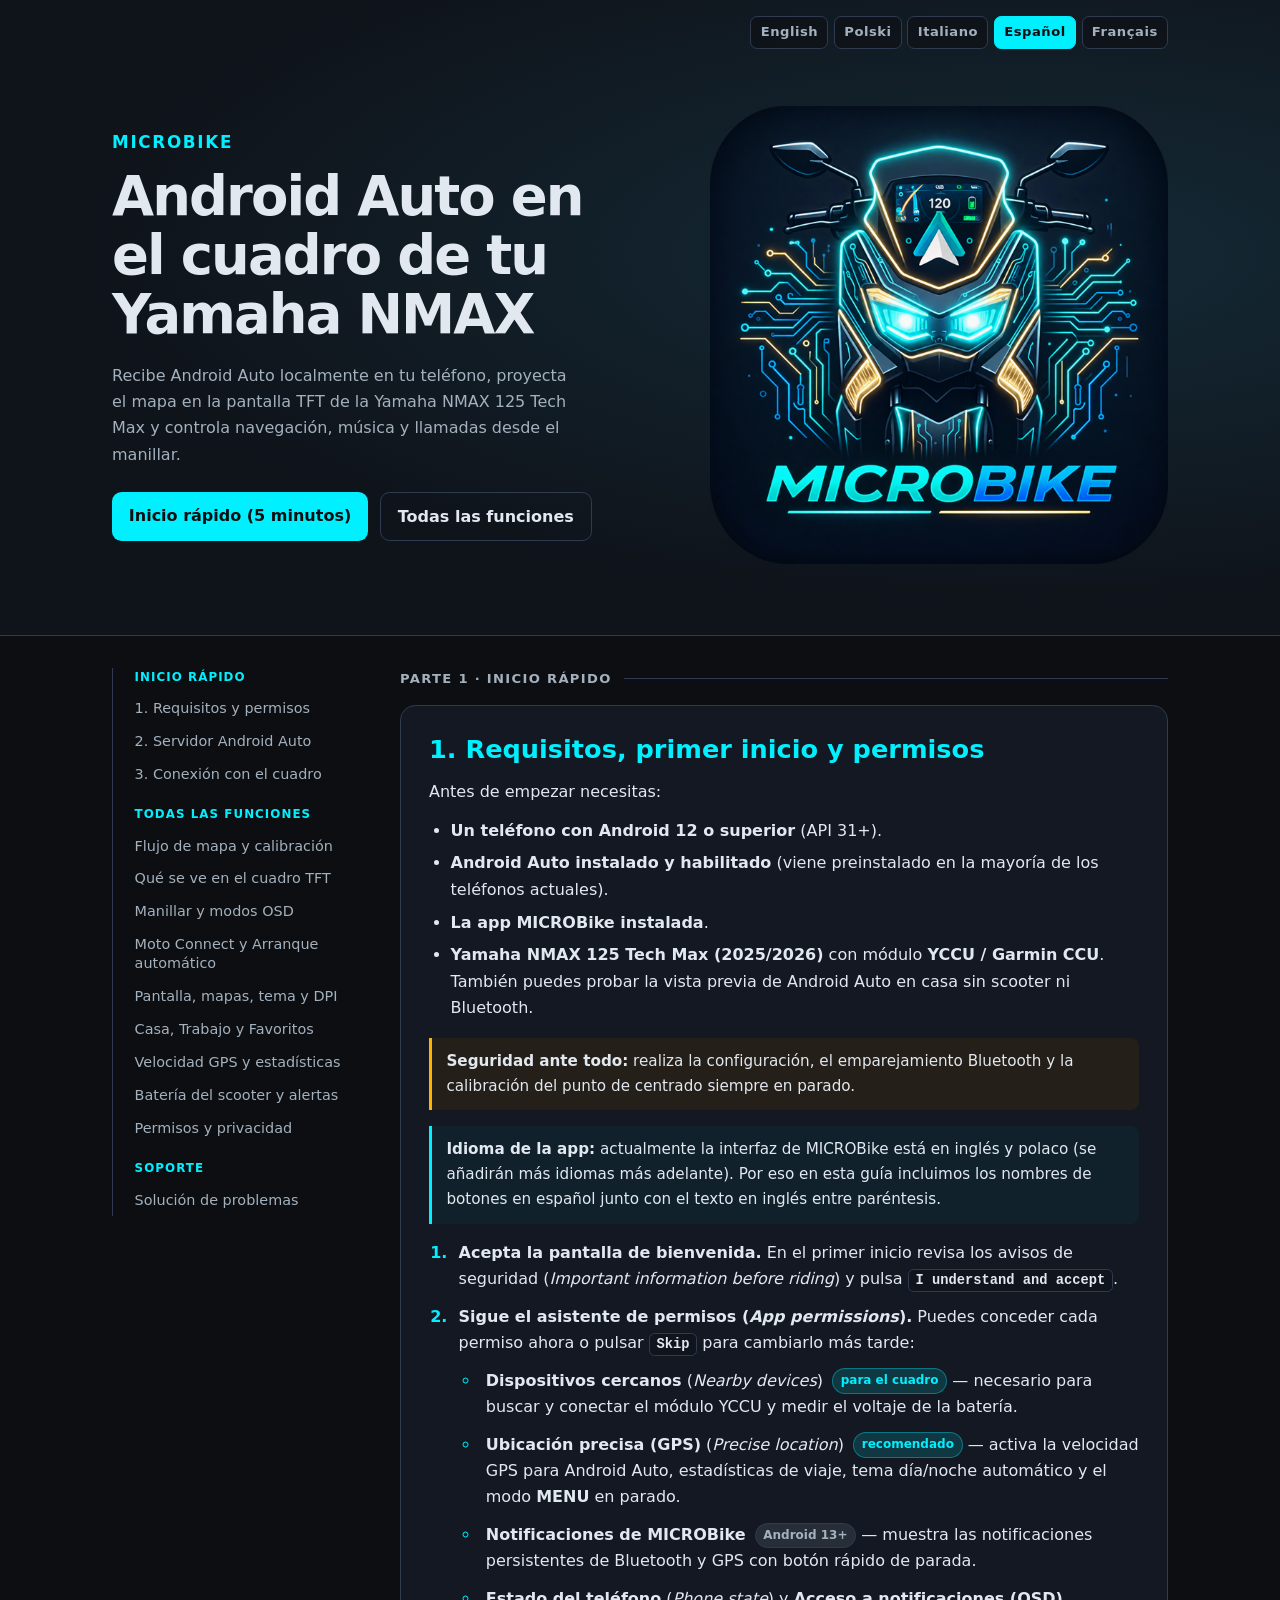
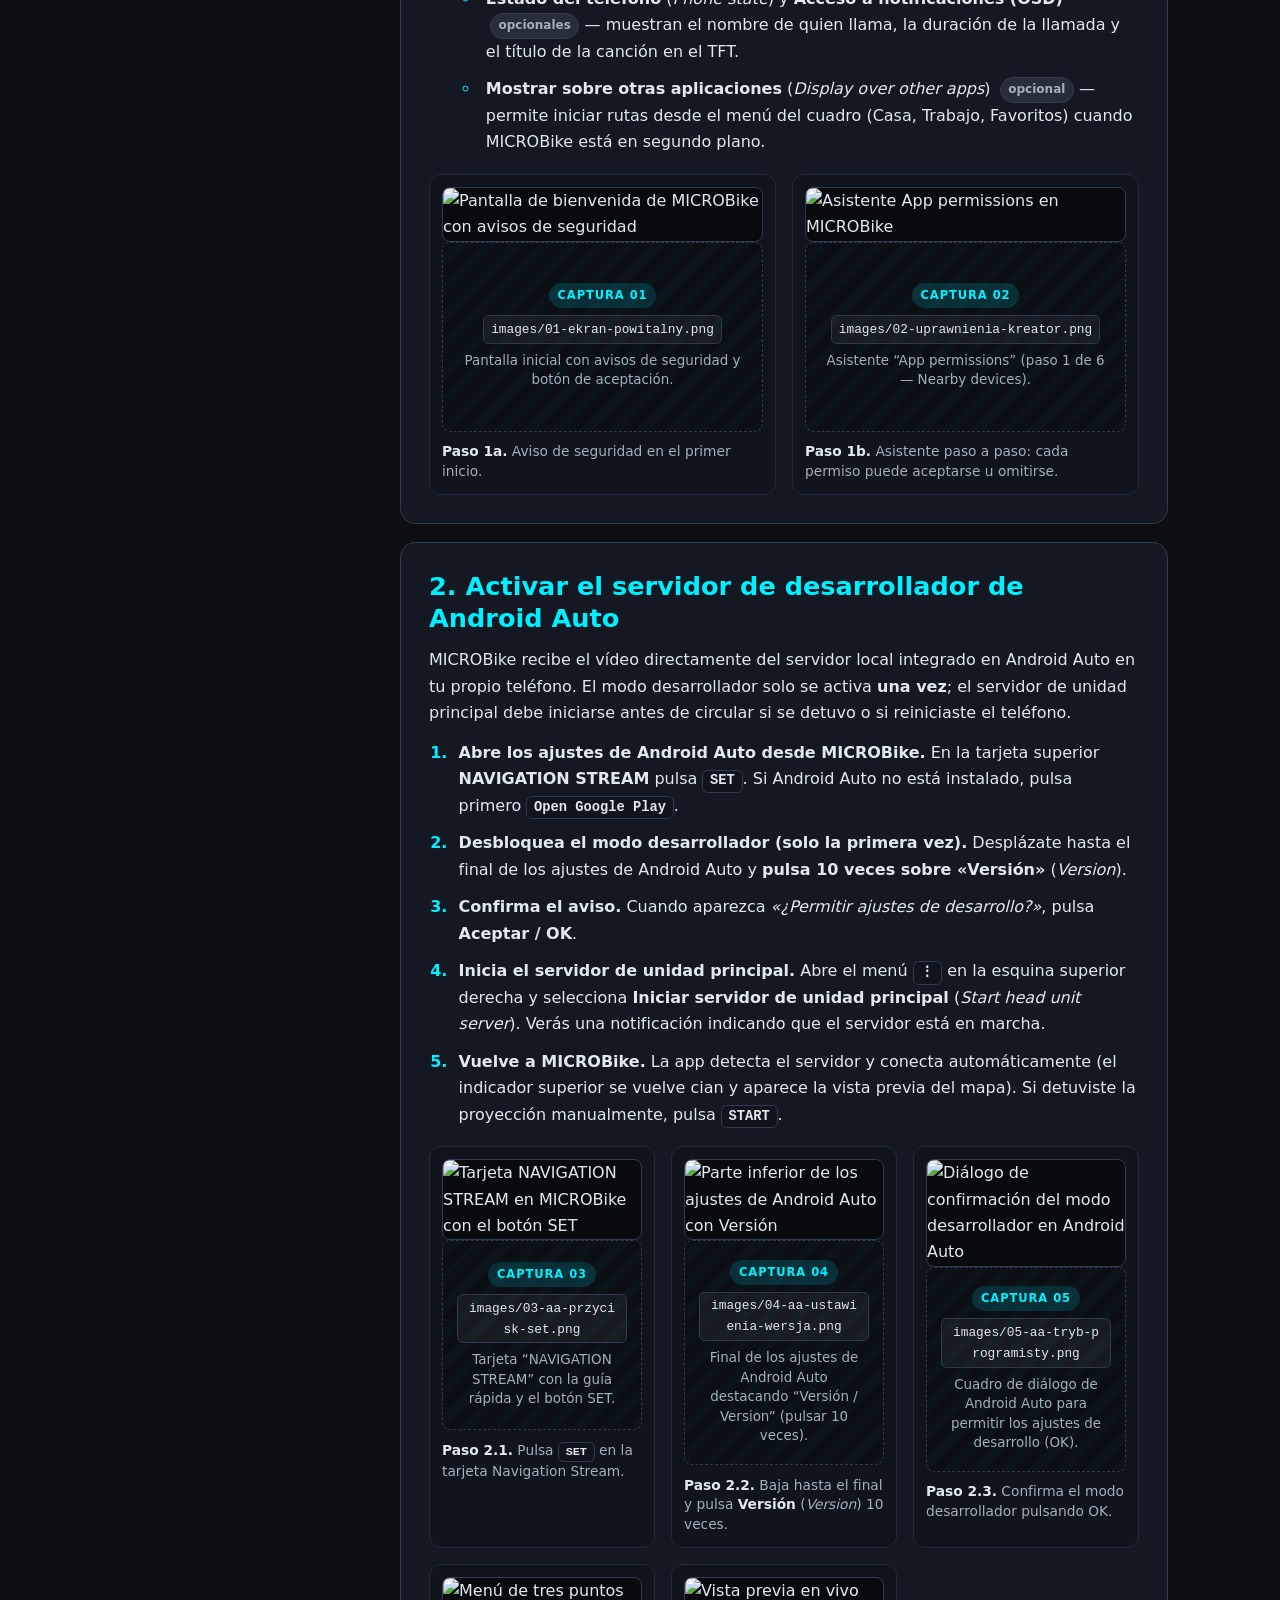
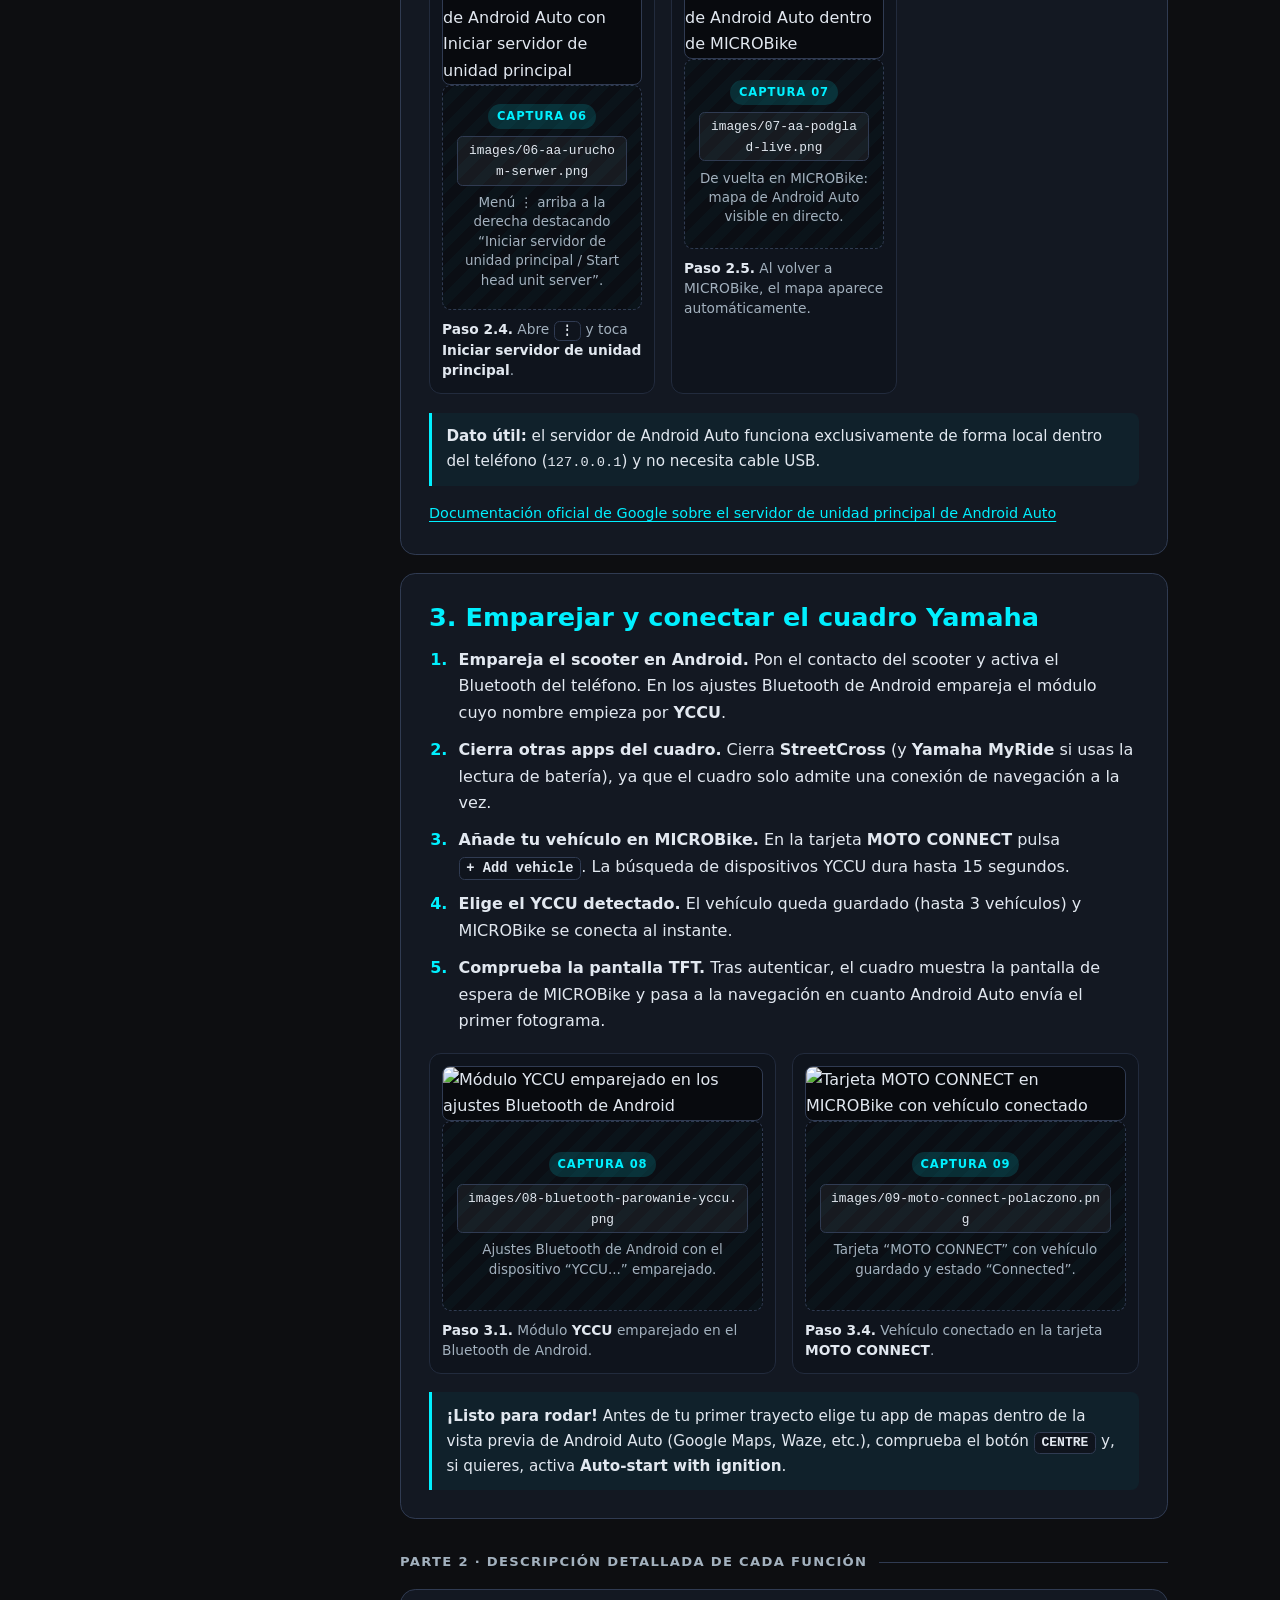
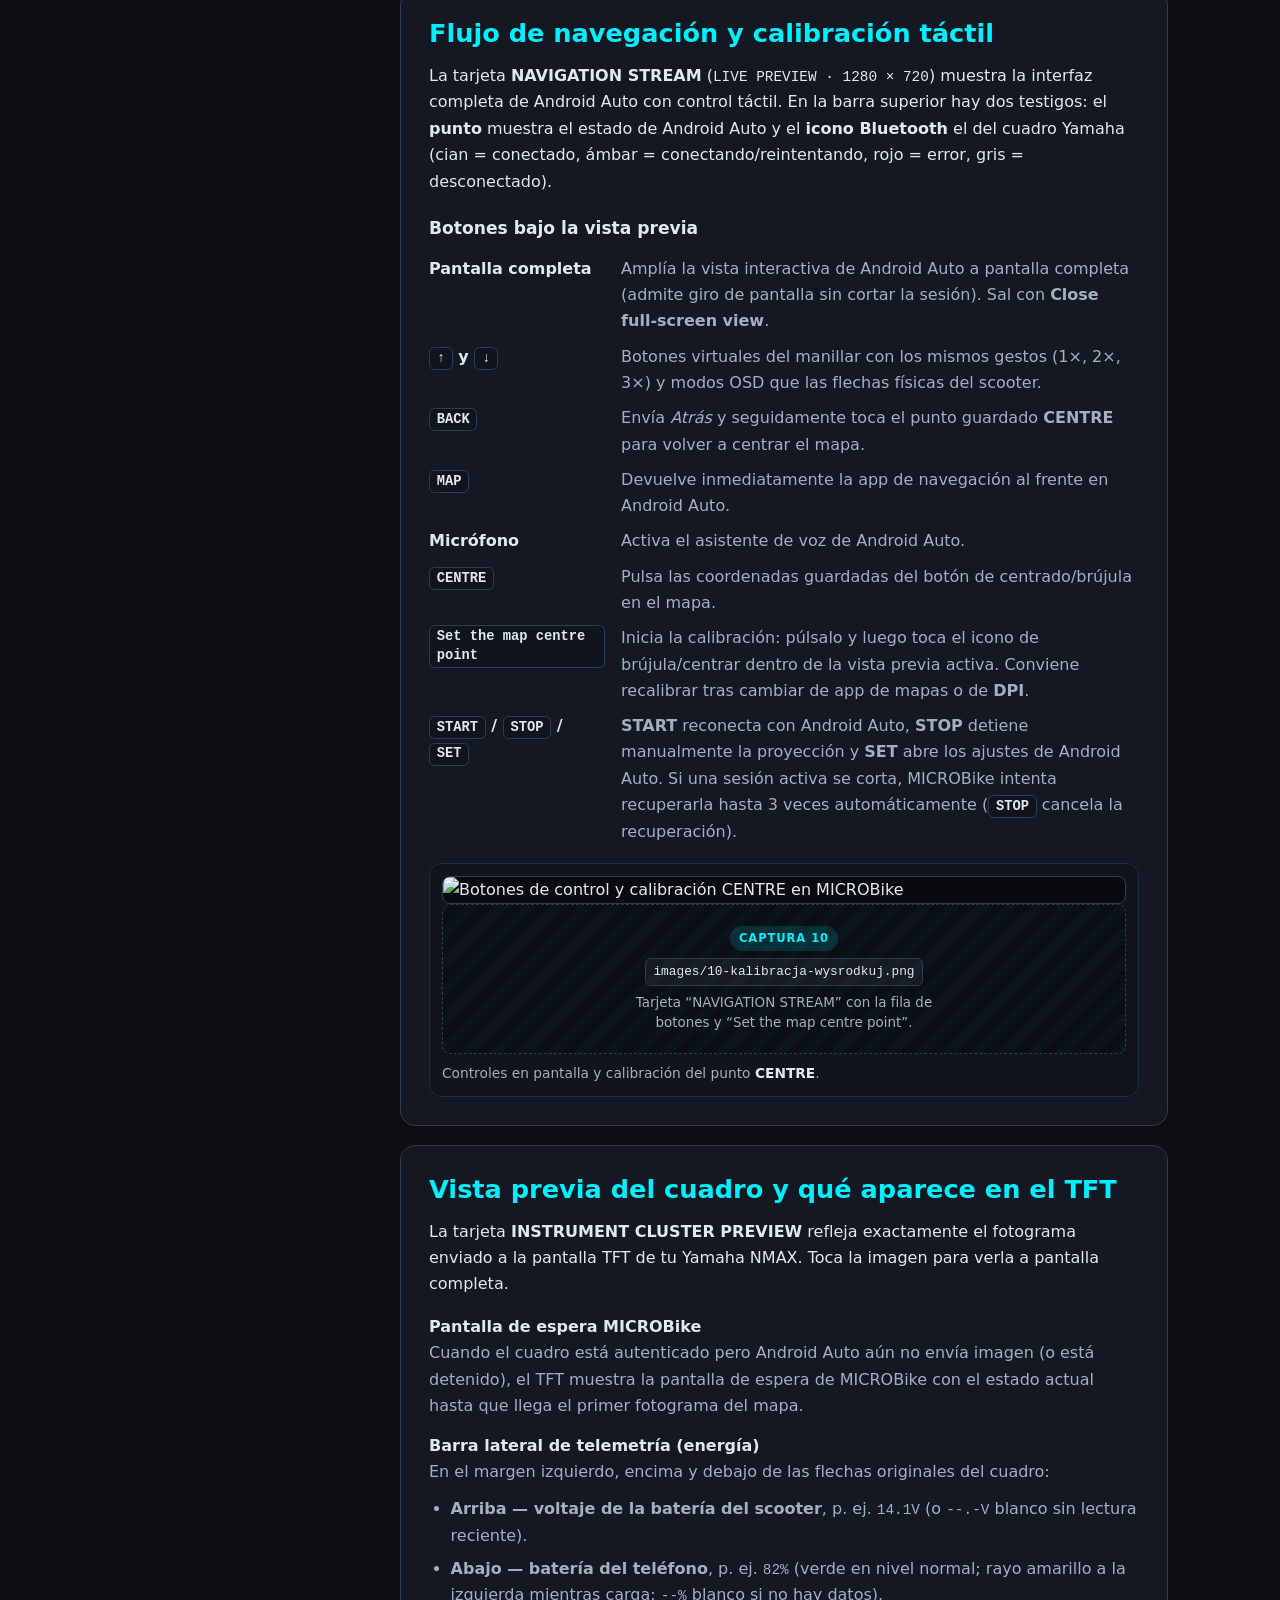
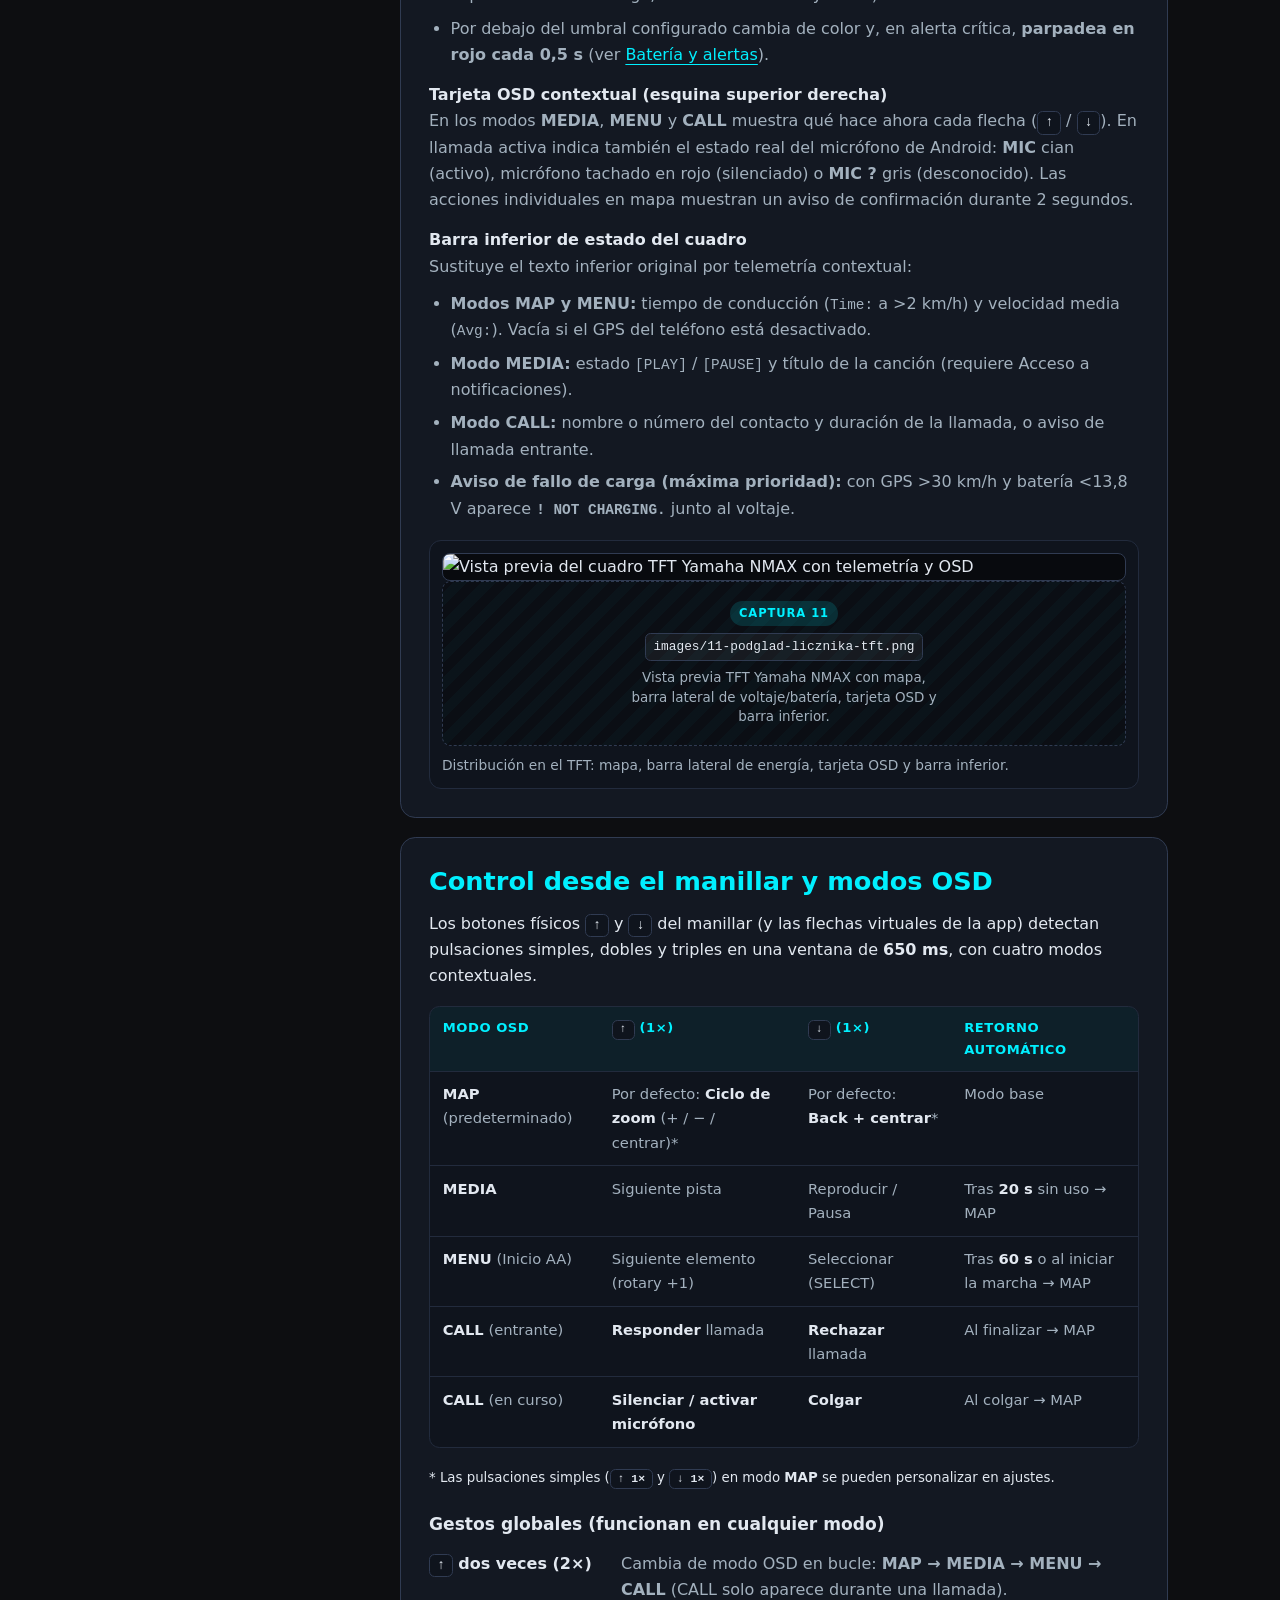
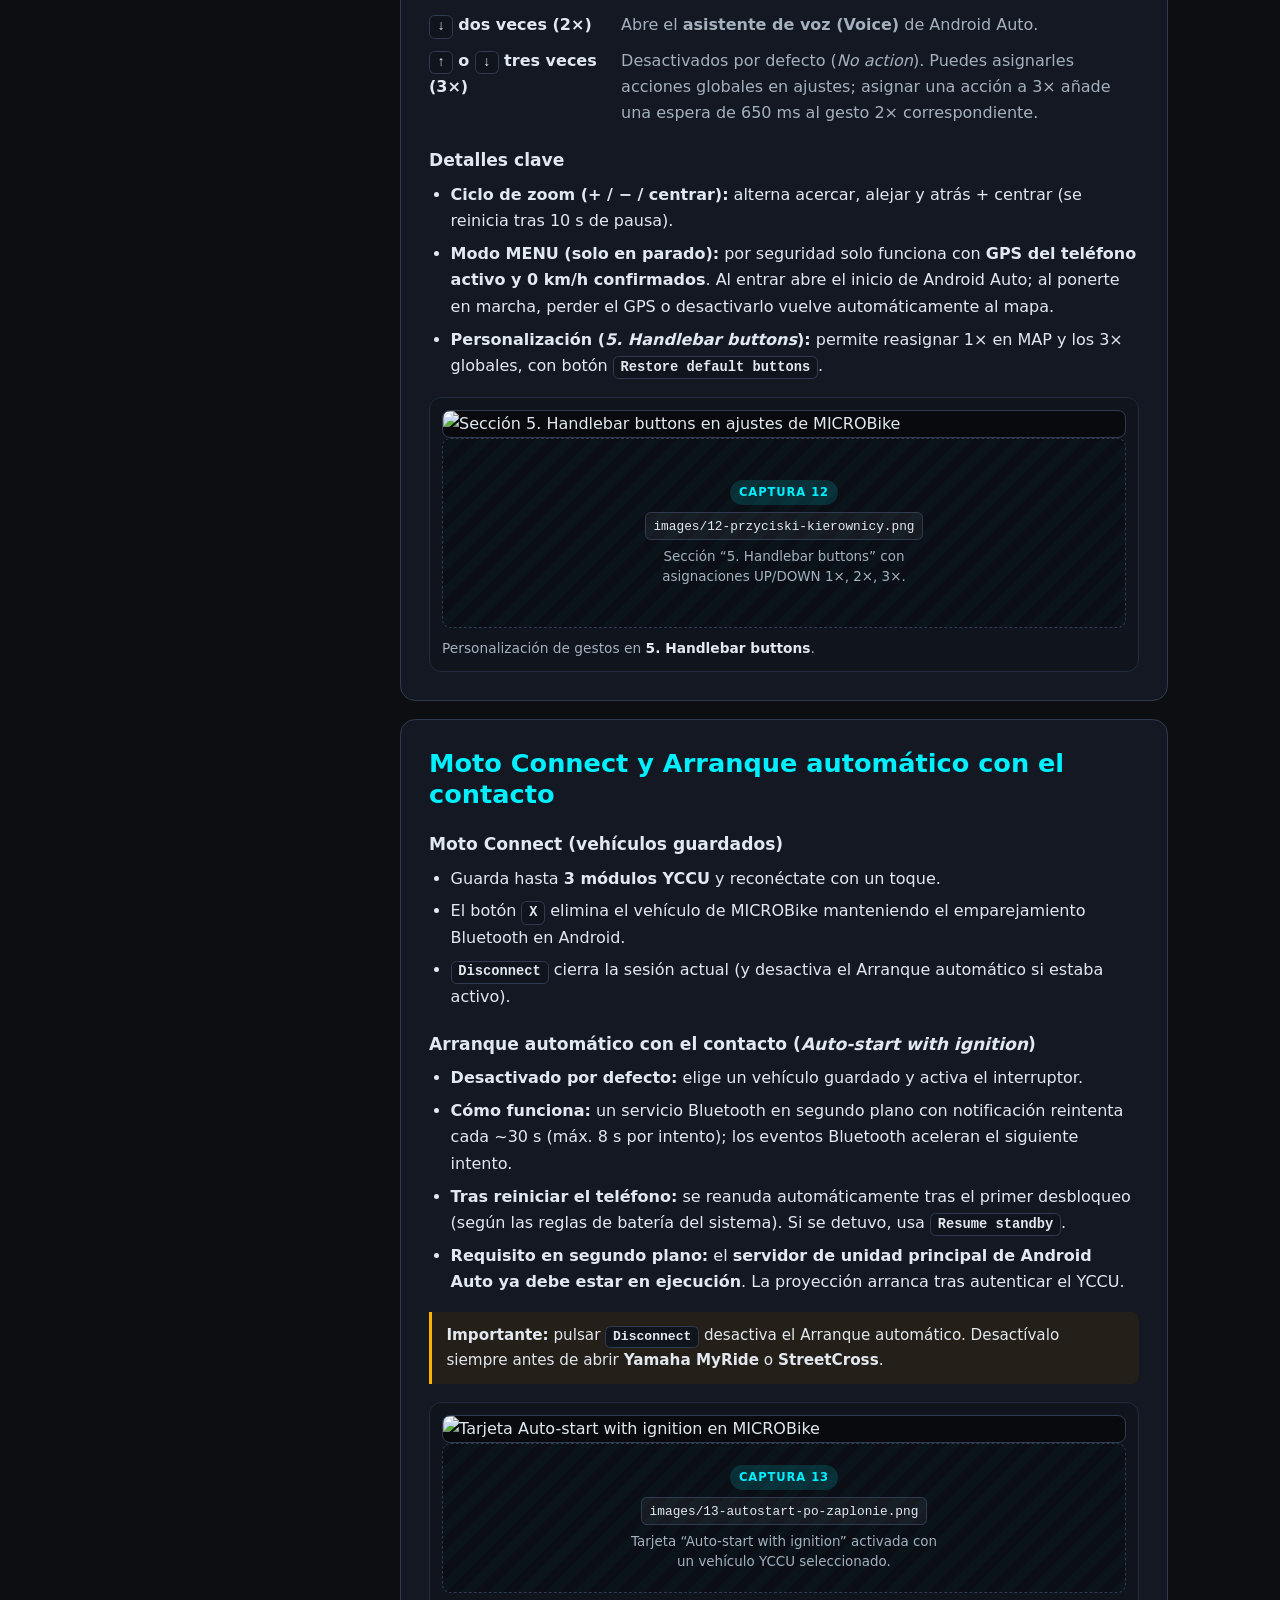
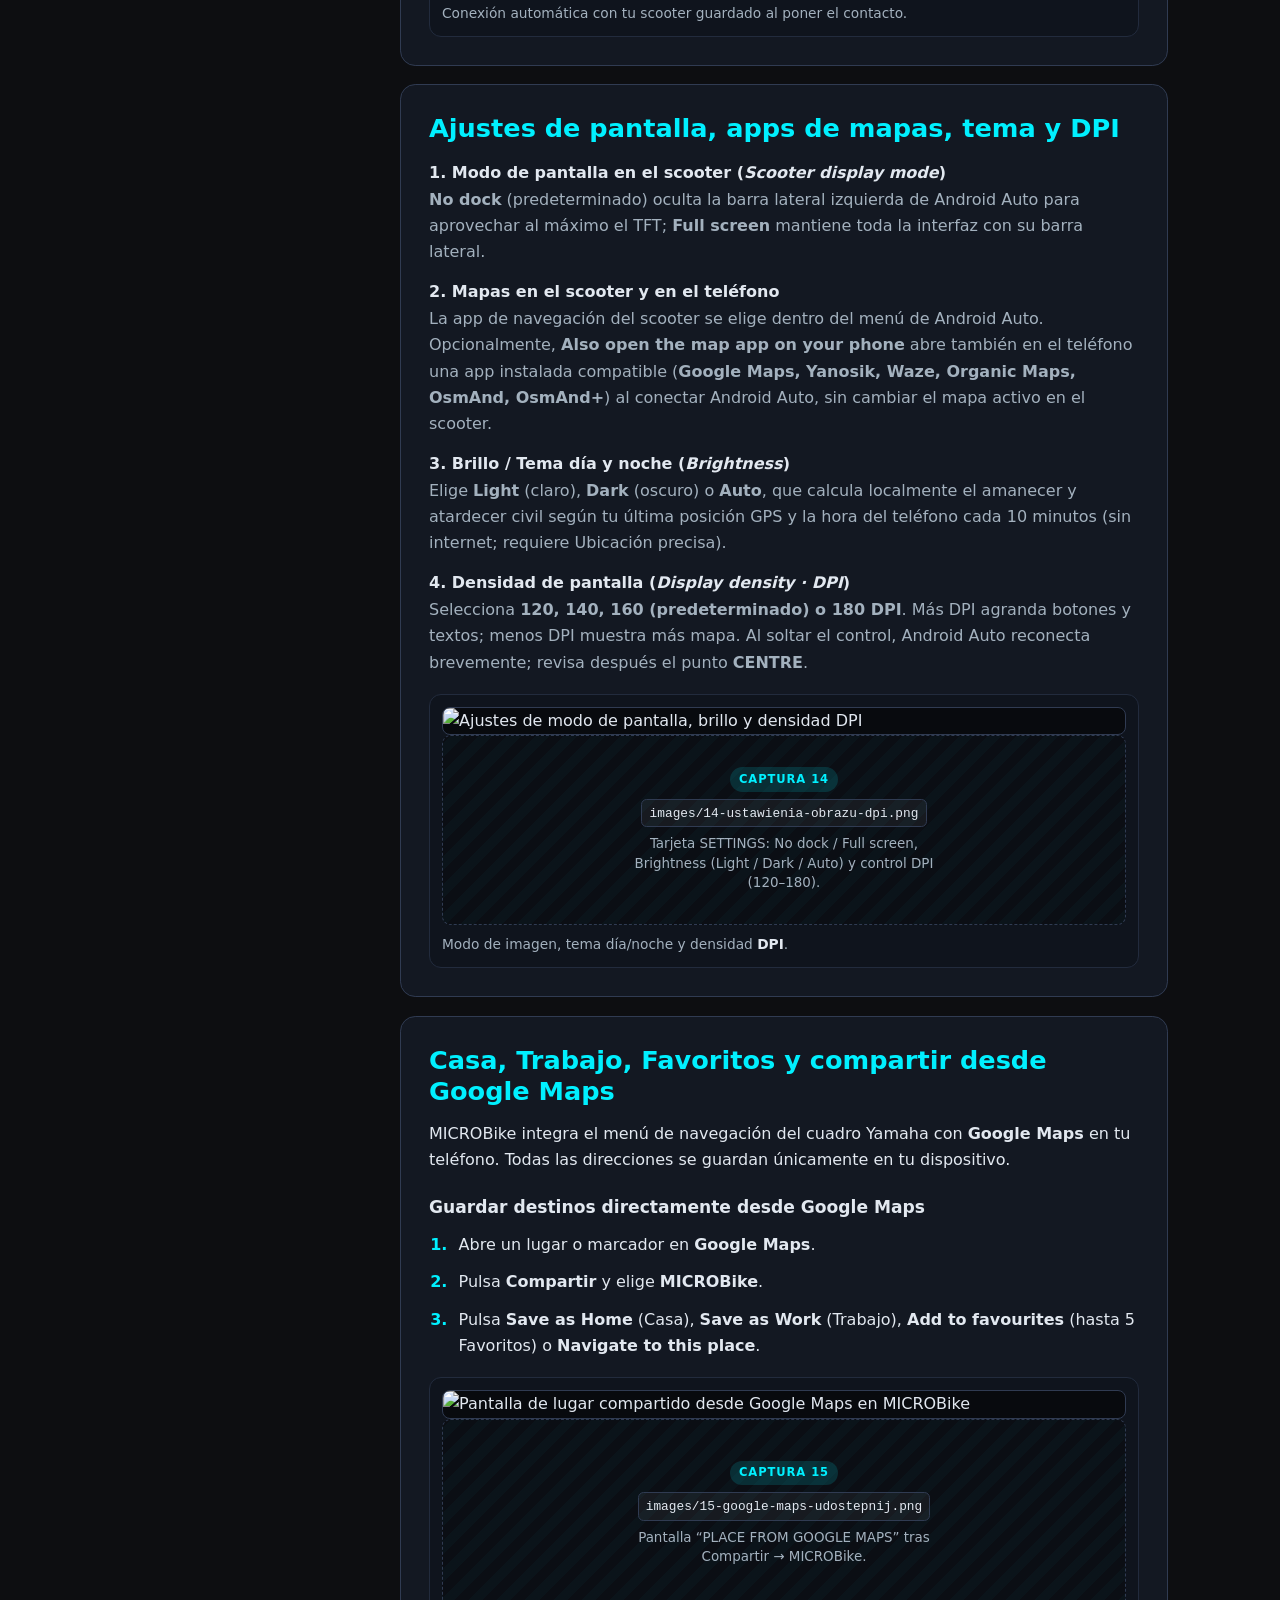
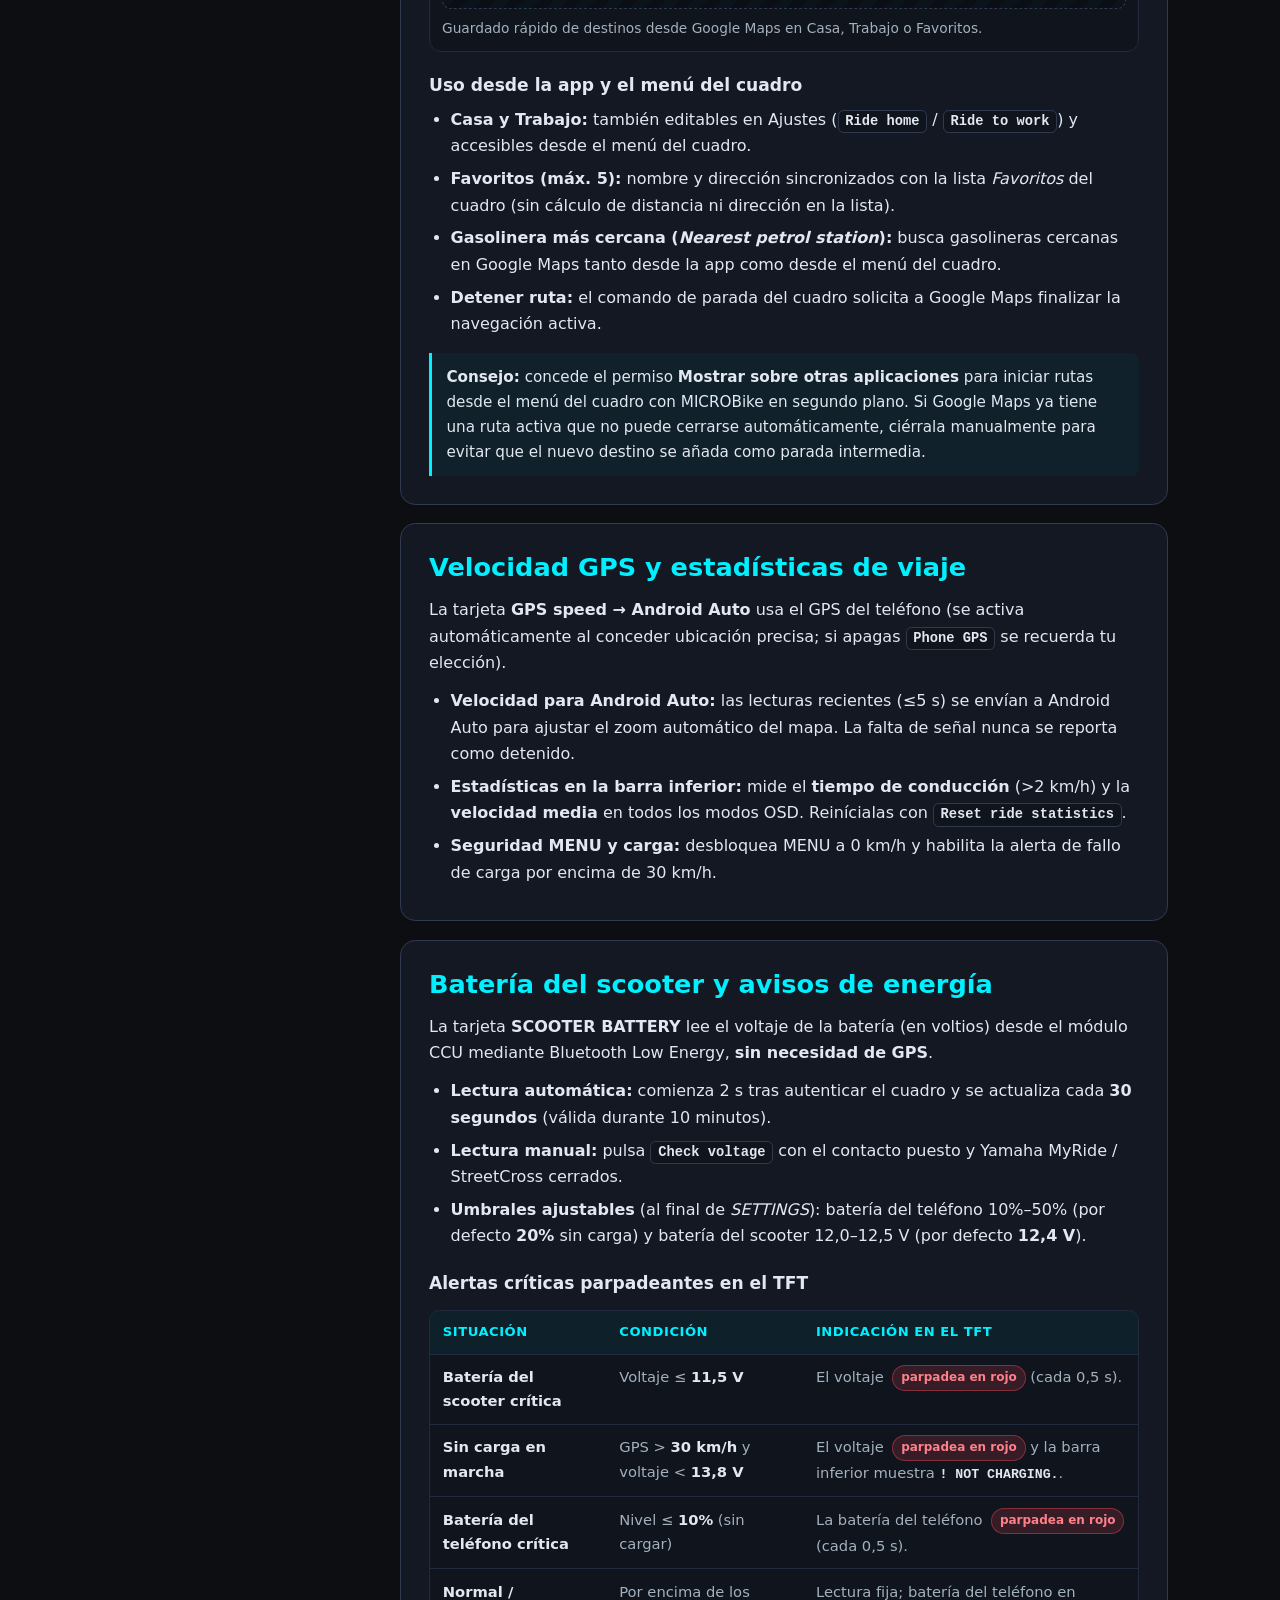
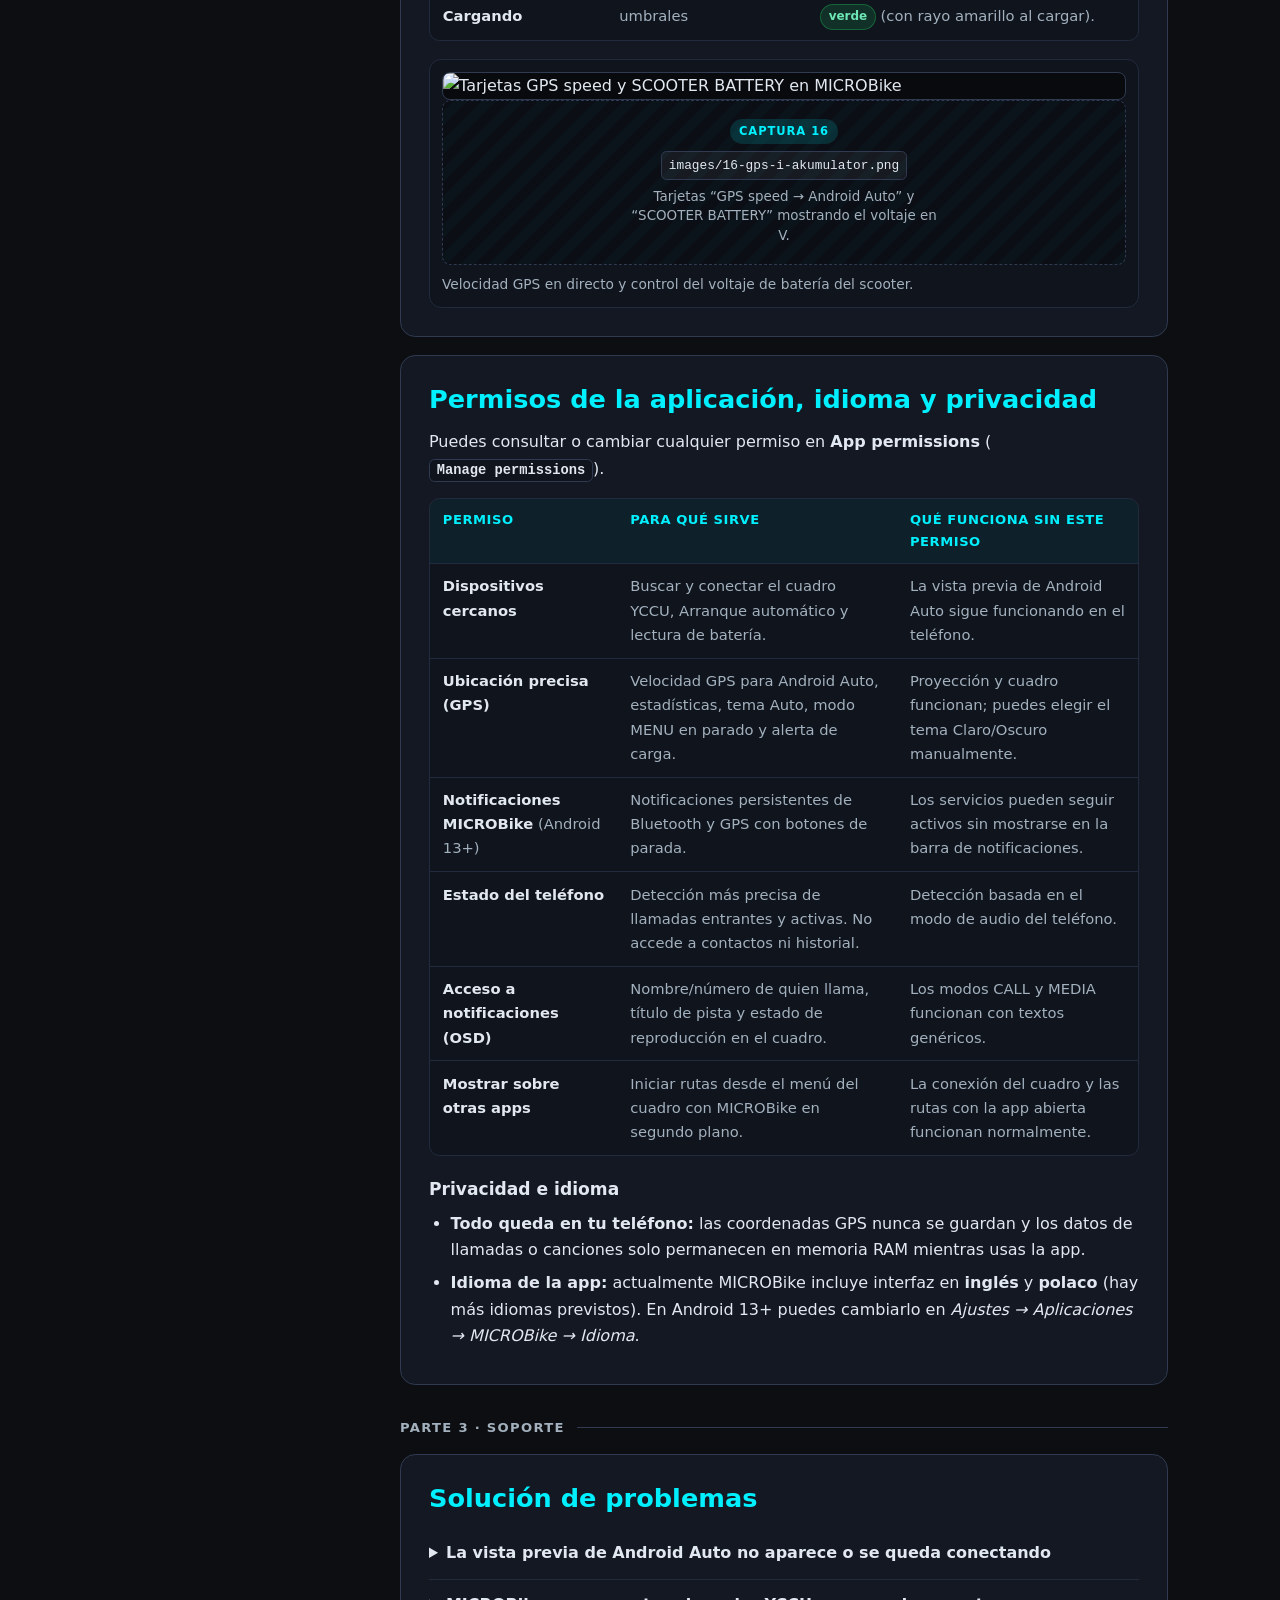
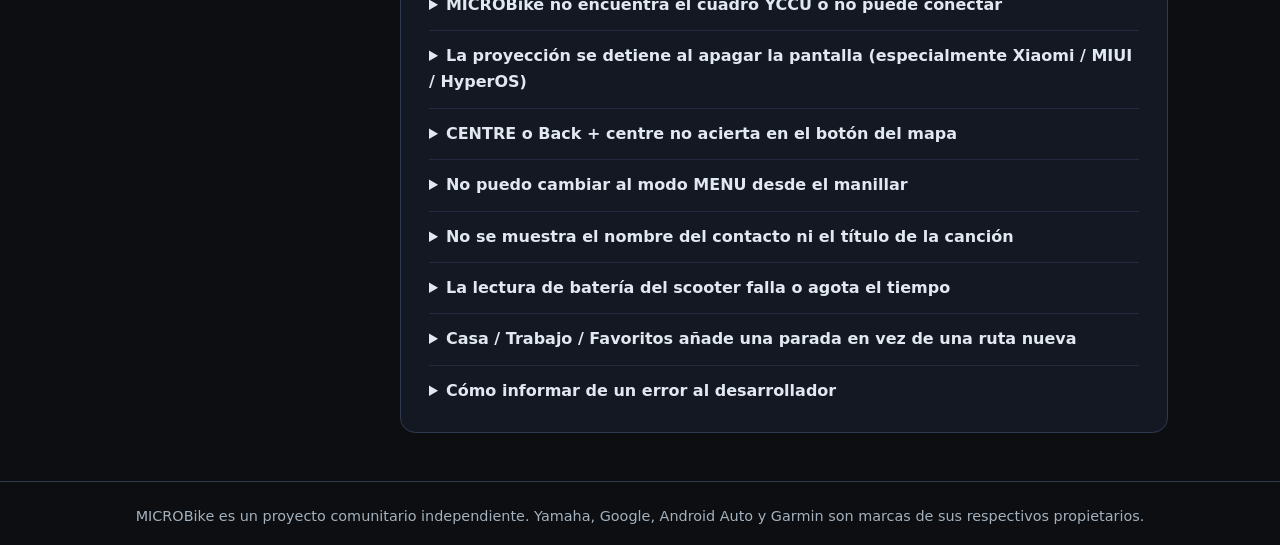
==== es.html @ 7770fc09 "Add files via upload" ====
<!doctype html>
<html lang="es">
<head>
  <meta charset="utf-8">
  <meta name="viewport" content="width=device-width, initial-scale=1">
  <meta name="description" content="Guía completa de MICROBike: inicio rápido, permisos, activación del servidor de unidad principal de Android Auto, conexión con el cuadro Yamaha NMAX 125 Tech Max y descripción de todas las funciones.">
  <title>MICROBike · Manual de usuario</title>
  <link rel="icon" href="microbike.png" type="image/png">
  <link rel="stylesheet" href="style.css">
  <link rel="alternate" hreflang="en" href="index.html">
  <link rel="alternate" hreflang="pl" href="pl.html">
  <link rel="alternate" hreflang="it" href="it.html">
  <link rel="alternate" hreflang="es" href="es.html">
  <link rel="alternate" hreflang="fr" href="fr.html">
  <link rel="alternate" hreflang="x-default" href="index.html">
</head>
<body>
  <a class="skip-link" href="#content">Ir al manual</a>

  <header class="hero">
    <div class="topbar">
      <nav class="lang-switch" aria-label="Selección de idioma">
        <a href="index.html" hreflang="en" lang="en">English</a>
        <a href="pl.html" hreflang="pl" lang="pl">Polski</a>
        <a href="it.html" hreflang="it" lang="it">Italiano</a>
        <a href="es.html" hreflang="es" lang="es" aria-current="page">Español</a>
        <a href="fr.html" hreflang="fr" lang="fr">Français</a>
      </nav>
    </div>
    <div class="hero-inner">
      <div>
        <p class="brand">MICROBike</p>
        <h1>Android Auto en el cuadro de tu Yamaha NMAX</h1>
        <p class="intro">Recibe Android Auto localmente en tu teléfono, proyecta el mapa en la pantalla TFT de la Yamaha NMAX 125 Tech Max y controla navegación, música y llamadas desde el manillar.</p>
        <div class="hero-actions">
          <a class="button" href="#quick-start">Inicio rápido (5 minutos)</a>
          <a class="button-secondary" href="#stream-calibration">Todas las funciones</a>
        </div>
      </div>
      <img src="microbike.png" width="640" height="640" alt="Logotipo de MICROBike" fetchpriority="high">
    </div>
  </header>

  <div class="layout">
    <nav class="toc" aria-label="Índice">
      <p class="nav-group">Inicio rápido</p>
      <a href="#quick-start">1. Requisitos y permisos</a>
      <a href="#aa-server">2. Servidor Android Auto</a>
      <a href="#cluster-connect">3. Conexión con el cuadro</a>

      <p class="nav-group">Todas las funciones</p>
      <a href="#stream-calibration">Flujo de mapa y calibración</a>
      <a href="#cluster-display">Qué se ve en el cuadro TFT</a>
      <a href="#handlebar-osd">Manillar y modos OSD</a>
      <a href="#moto-connect">Moto Connect y Arranque automático</a>
      <a href="#display-settings">Pantalla, mapas, tema y DPI</a>
      <a href="#saved-places">Casa, Trabajo y Favoritos</a>
      <a href="#gps-stats">Velocidad GPS y estadísticas</a>
      <a href="#battery-alerts">Batería del scooter y alertas</a>
      <a href="#permissions">Permisos y privacidad</a>

      <p class="nav-group">Soporte</p>
      <a href="#troubleshooting">Solución de problemas</a>
    </nav>

    <main id="content" tabindex="-1">
      <p class="part-heading">Parte 1 · Inicio rápido</p>

      <section id="quick-start">
        <h2>1. Requisitos, primer inicio y permisos</h2>
        <p>Antes de empezar necesitas:</p>
        <ul>
          <li><strong>Un teléfono con Android 12 o superior</strong> (API 31+).</li>
          <li><strong>Android Auto instalado y habilitado</strong> (viene preinstalado en la mayoría de los teléfonos actuales).</li>
          <li><strong>La app MICROBike instalada</strong>.</li>
          <li><strong>Yamaha NMAX 125 Tech Max (2025/2026)</strong> con módulo <strong>YCCU / Garmin CCU</strong>. También puedes probar la vista previa de Android Auto en casa sin scooter ni Bluetooth.</li>
        </ul>
        <p class="callout"><strong>Seguridad ante todo:</strong> realiza la configuración, el emparejamiento Bluetooth y la calibración del punto de centrado siempre en parado.</p>
        <p class="tip"><strong>Idioma de la app:</strong> actualmente la interfaz de MICROBike está en inglés y polaco (se añadirán más idiomas más adelante). Por eso en esta guía incluimos los nombres de botones en español junto con el texto en inglés entre paréntesis.</p>

        <ol class="steps">
          <li><strong>Acepta la pantalla de bienvenida.</strong> En el primer inicio revisa los avisos de seguridad (<em>Important information before riding</em>) y pulsa <kbd>I understand and accept</kbd>.</li>
          <li><strong>Sigue el asistente de permisos (<em>App permissions</em>).</strong> Puedes conceder cada permiso ahora o pulsar <kbd>Skip</kbd> para cambiarlo más tarde:
            <ul>
              <li><strong>Dispositivos cercanos</strong> (<em>Nearby devices</em>) <span class="badge badge-req">para el cuadro</span> — necesario para buscar y conectar el módulo YCCU y medir el voltaje de la batería.</li>
              <li><strong>Ubicación precisa (GPS)</strong> (<em>Precise location</em>) <span class="badge badge-req">recomendado</span> — activa la velocidad GPS para Android Auto, estadísticas de viaje, tema día/noche automático y el modo <strong>MENU</strong> en parado.</li>
              <li><strong>Notificaciones de MICROBike</strong> <span class="badge badge-opt">Android 13+</span> — muestra las notificaciones persistentes de Bluetooth y GPS con botón rápido de parada.</li>
              <li><strong>Estado del teléfono</strong> (<em>Phone state</em>) y <strong>Acceso a notificaciones (OSD)</strong> <span class="badge badge-opt">opcionales</span> — muestran el nombre de quien llama, la duración de la llamada y el título de la canción en el TFT.</li>
              <li><strong>Mostrar sobre otras aplicaciones</strong> (<em>Display over other apps</em>) <span class="badge badge-opt">opcional</span> — permite iniciar rutas desde el menú del cuadro (Casa, Trabajo, Favoritos) cuando MICROBike está en segundo plano.</li>
            </ul>
          </li>
        </ol>

        <div class="shot-grid shot-grid--2">
          <!-- SCREENSHOT: manual/images/01-ekran-powitalny.png -->
          <figure class="shot">
            <img src="images/01-ekran-powitalny.png"
                 alt="Pantalla de bienvenida de MICROBike con avisos de seguridad"
                 loading="lazy">
            <div class="shot-placeholder" hidden>
              <span class="shot-badge">Captura 01</span>
              <code class="shot-file">images/01-ekran-powitalny.png</code>
              <span class="shot-desc">Pantalla inicial con avisos de seguridad y botón de aceptación.</span>
            </div>
            <figcaption><strong>Paso 1a.</strong> Aviso de seguridad en el primer inicio.</figcaption>
          </figure>

          <!-- SCREENSHOT: manual/images/02-uprawnienia-kreator.png -->
          <figure class="shot">
            <img src="images/02-uprawnienia-kreator.png"
                 alt="Asistente App permissions en MICROBike"
                 loading="lazy">
            <div class="shot-placeholder" hidden>
              <span class="shot-badge">Captura 02</span>
              <code class="shot-file">images/02-uprawnienia-kreator.png</code>
              <span class="shot-desc">Asistente “App permissions” (paso 1 de 6 — Nearby devices).</span>
            </div>
            <figcaption><strong>Paso 1b.</strong> Asistente paso a paso: cada permiso puede aceptarse u omitirse.</figcaption>
          </figure>
        </div>
      </section>

      <section id="aa-server">
        <h2>2. Activar el servidor de desarrollador de Android Auto</h2>
        <p>MICROBike recibe el vídeo directamente del servidor local integrado en Android Auto en tu propio teléfono. El modo desarrollador solo se activa <strong>una vez</strong>; el servidor de unidad principal debe iniciarse antes de circular si se detuvo o si reiniciaste el teléfono.</p>

        <ol class="steps">
          <li><strong>Abre los ajustes de Android Auto desde MICROBike.</strong> En la tarjeta superior <strong>NAVIGATION STREAM</strong> pulsa <kbd>SET</kbd>. Si Android Auto no está instalado, pulsa primero <kbd>Open Google Play</kbd>.</li>
          <li><strong>Desbloquea el modo desarrollador (solo la primera vez).</strong> Desplázate hasta el final de los ajustes de Android Auto y <strong>pulsa 10 veces sobre «Versión»</strong> (<em>Version</em>).</li>
          <li><strong>Confirma el aviso.</strong> Cuando aparezca <em>«¿Permitir ajustes de desarrollo?»</em>, pulsa <strong>Aceptar / OK</strong>.</li>
          <li><strong>Inicia el servidor de unidad principal.</strong> Abre el menú <kbd>⋮</kbd> en la esquina superior derecha y selecciona <strong>Iniciar servidor de unidad principal</strong> (<em>Start head unit server</em>). Verás una notificación indicando que el servidor está en marcha.</li>
          <li><strong>Vuelve a MICROBike.</strong> La app detecta el servidor y conecta automáticamente (el indicador superior se vuelve cian y aparece la vista previa del mapa). Si detuviste la proyección manualmente, pulsa <kbd>START</kbd>.</li>
        </ol>

        <div class="shot-grid">
          <!-- SCREENSHOT: manual/images/03-aa-przycisk-set.png -->
          <figure class="shot">
            <img src="images/03-aa-przycisk-set.png"
                 alt="Tarjeta NAVIGATION STREAM en MICROBike con el botón SET"
                 loading="lazy">
            <div class="shot-placeholder" hidden>
              <span class="shot-badge">Captura 03</span>
              <code class="shot-file">images/03-aa-przycisk-set.png</code>
              <span class="shot-desc">Tarjeta “NAVIGATION STREAM” con la guía rápida y el botón SET.</span>
            </div>
            <figcaption><strong>Paso 2.1.</strong> Pulsa <kbd>SET</kbd> en la tarjeta Navigation Stream.</figcaption>
          </figure>

          <!-- SCREENSHOT: manual/images/04-aa-ustawienia-wersja.png -->
          <figure class="shot">
            <img src="images/04-aa-ustawienia-wersja.png"
                 alt="Parte inferior de los ajustes de Android Auto con Versión"
                 loading="lazy">
            <div class="shot-placeholder" hidden>
              <span class="shot-badge">Captura 04</span>
              <code class="shot-file">images/04-aa-ustawienia-wersja.png</code>
              <span class="shot-desc">Final de los ajustes de Android Auto destacando “Versión / Version” (pulsar 10 veces).</span>
            </div>
            <figcaption><strong>Paso 2.2.</strong> Baja hasta el final y pulsa <strong>Versión</strong> (<em>Version</em>) 10 veces.</figcaption>
          </figure>

          <!-- SCREENSHOT: manual/images/05-aa-tryb-programisty.png -->
          <figure class="shot">
            <img src="images/05-aa-tryb-programisty.png"
                 alt="Diálogo de confirmación del modo desarrollador en Android Auto"
                 loading="lazy">
            <div class="shot-placeholder" hidden>
              <span class="shot-badge">Captura 05</span>
              <code class="shot-file">images/05-aa-tryb-programisty.png</code>
              <span class="shot-desc">Cuadro de diálogo de Android Auto para permitir los ajustes de desarrollo (OK).</span>
            </div>
            <figcaption><strong>Paso 2.3.</strong> Confirma el modo desarrollador pulsando OK.</figcaption>
          </figure>

          <!-- SCREENSHOT: manual/images/06-aa-uruchom-serwer.png -->
          <figure class="shot">
            <img src="images/06-aa-uruchom-serwer.png"
                 alt="Menú de tres puntos de Android Auto con Iniciar servidor de unidad principal"
                 loading="lazy">
            <div class="shot-placeholder" hidden>
              <span class="shot-badge">Captura 06</span>
              <code class="shot-file">images/06-aa-uruchom-serwer.png</code>
              <span class="shot-desc">Menú ⋮ arriba a la derecha destacando “Iniciar servidor de unidad principal / Start head unit server”.</span>
            </div>
            <figcaption><strong>Paso 2.4.</strong> Abre <kbd>⋮</kbd> y toca <strong>Iniciar servidor de unidad principal</strong>.</figcaption>
          </figure>

          <!-- SCREENSHOT: manual/images/07-aa-podglad-live.png -->
          <figure class="shot">
            <img src="images/07-aa-podglad-live.png"
                 alt="Vista previa en vivo de Android Auto dentro de MICROBike"
                 loading="lazy">
            <div class="shot-placeholder" hidden>
              <span class="shot-badge">Captura 07</span>
              <code class="shot-file">images/07-aa-podglad-live.png</code>
              <span class="shot-desc">De vuelta en MICROBike: mapa de Android Auto visible en directo.</span>
            </div>
            <figcaption><strong>Paso 2.5.</strong> Al volver a MICROBike, el mapa aparece automáticamente.</figcaption>
          </figure>
        </div>

        <p class="tip"><strong>Dato útil:</strong> el servidor de Android Auto funciona exclusivamente de forma local dentro del teléfono (<code>127.0.0.1</code>) y no necesita cable USB.</p>
        <p class="support-link"><a href="https://developer.android.com/training/cars/testing/dhu#running-dhu">Documentación oficial de Google sobre el servidor de unidad principal de Android Auto</a></p>
      </section>

      <section id="cluster-connect">
        <h2>3. Emparejar y conectar el cuadro Yamaha</h2>
        <ol class="steps">
          <li><strong>Empareja el scooter en Android.</strong> Pon el contacto del scooter y activa el Bluetooth del teléfono. En los ajustes Bluetooth de Android empareja el módulo cuyo nombre empieza por <strong>YCCU</strong>.</li>
          <li><strong>Cierra otras apps del cuadro.</strong> Cierra <strong>StreetCross</strong> (y <strong>Yamaha MyRide</strong> si usas la lectura de batería), ya que el cuadro solo admite una conexión de navegación a la vez.</li>
          <li><strong>Añade tu vehículo en MICROBike.</strong> En la tarjeta <strong>MOTO CONNECT</strong> pulsa <kbd>+ Add vehicle</kbd>. La búsqueda de dispositivos YCCU dura hasta 15 segundos.</li>
          <li><strong>Elige el YCCU detectado.</strong> El vehículo queda guardado (hasta 3 vehículos) y MICROBike se conecta al instante.</li>
          <li><strong>Comprueba la pantalla TFT.</strong> Tras autenticar, el cuadro muestra la pantalla de espera de MICROBike y pasa a la navegación en cuanto Android Auto envía el primer fotograma.</li>
        </ol>

        <div class="shot-grid shot-grid--2">
          <!-- SCREENSHOT: manual/images/08-bluetooth-parowanie-yccu.png -->
          <figure class="shot">
            <img src="images/08-bluetooth-parowanie-yccu.png"
                 alt="Módulo YCCU emparejado en los ajustes Bluetooth de Android"
                 loading="lazy">
            <div class="shot-placeholder" hidden>
              <span class="shot-badge">Captura 08</span>
              <code class="shot-file">images/08-bluetooth-parowanie-yccu.png</code>
              <span class="shot-desc">Ajustes Bluetooth de Android con el dispositivo “YCCU...” emparejado.</span>
            </div>
            <figcaption><strong>Paso 3.1.</strong> Módulo <strong>YCCU</strong> emparejado en el Bluetooth de Android.</figcaption>
          </figure>

          <!-- SCREENSHOT: manual/images/09-moto-connect-polaczono.png -->
          <figure class="shot">
            <img src="images/09-moto-connect-polaczono.png"
                 alt="Tarjeta MOTO CONNECT en MICROBike con vehículo conectado"
                 loading="lazy">
            <div class="shot-placeholder" hidden>
              <span class="shot-badge">Captura 09</span>
              <code class="shot-file">images/09-moto-connect-polaczono.png</code>
              <span class="shot-desc">Tarjeta “MOTO CONNECT” con vehículo guardado y estado “Connected”.</span>
            </div>
            <figcaption><strong>Paso 3.4.</strong> Vehículo conectado en la tarjeta <strong>MOTO CONNECT</strong>.</figcaption>
          </figure>
        </div>

        <p class="tip"><strong>¡Listo para rodar!</strong> Antes de tu primer trayecto elige tu app de mapas dentro de la vista previa de Android Auto (Google Maps, Waze, etc.), comprueba el botón <kbd>CENTRE</kbd> y, si quieres, activa <strong>Auto-start with ignition</strong>.</p>
      </section>

      <p class="part-heading">Parte 2 · Descripción detallada de cada función</p>

      <section id="stream-calibration">
        <h2>Flujo de navegación y calibración táctil</h2>
        <p>La tarjeta <strong>NAVIGATION STREAM</strong> (<code>LIVE PREVIEW · 1280 × 720</code>) muestra la interfaz completa de Android Auto con control táctil. En la barra superior hay dos testigos: el <strong>punto</strong> muestra el estado de Android Auto y el <strong>icono Bluetooth</strong> el del cuadro Yamaha (cian = conectado, ámbar = conectando/reintentando, rojo = error, gris = desconectado).</p>

        <h3>Botones bajo la vista previa</h3>
        <dl class="controls">
          <dt>Pantalla completa</dt>
          <dd>Amplía la vista interactiva de Android Auto a pantalla completa (admite giro de pantalla sin cortar la sesión). Sal con <strong>Close full-screen view</strong>.</dd>
          <dt><kbd>↑</kbd> y <kbd>↓</kbd></dt>
          <dd>Botones virtuales del manillar con los mismos gestos (1×, 2×, 3×) y modos OSD que las flechas físicas del scooter.</dd>
          <dt><kbd>BACK</kbd></dt>
          <dd>Envía <em>Atrás</em> y seguidamente toca el punto guardado <strong>CENTRE</strong> para volver a centrar el mapa.</dd>
          <dt><kbd>MAP</kbd></dt>
          <dd>Devuelve inmediatamente la app de navegación al frente en Android Auto.</dd>
          <dt>Micrófono</dt>
          <dd>Activa el asistente de voz de Android Auto.</dd>
          <dt><kbd>CENTRE</kbd></dt>
          <dd>Pulsa las coordenadas guardadas del botón de centrado/brújula en el mapa.</dd>
          <dt><kbd>Set the map centre point</kbd></dt>
          <dd>Inicia la calibración: púlsalo y luego toca el icono de brújula/centrar dentro de la vista previa activa. Conviene recalibrar tras cambiar de app de mapas o de <strong>DPI</strong>.</dd>
          <dt><kbd>START</kbd> / <kbd>STOP</kbd> / <kbd>SET</kbd></dt>
          <dd><strong>START</strong> reconecta con Android Auto, <strong>STOP</strong> detiene manualmente la proyección y <strong>SET</strong> abre los ajustes de Android Auto. Si una sesión activa se corta, MICROBike intenta recuperarla hasta 3 veces automáticamente (<kbd>STOP</kbd> cancela la recuperación).</dd>
        </dl>

        <!-- SCREENSHOT: manual/images/10-kalibracja-wysrodkuj.png -->
        <figure class="shot">
          <img src="images/10-kalibracja-wysrodkuj.png"
               alt="Botones de control y calibración CENTRE en MICROBike"
               loading="lazy">
          <div class="shot-placeholder shot-placeholder--wide" hidden>
            <span class="shot-badge">Captura 10</span>
            <code class="shot-file">images/10-kalibracja-wysrodkuj.png</code>
            <span class="shot-desc">Tarjeta “NAVIGATION STREAM” con la fila de botones y “Set the map centre point”.</span>
          </div>
          <figcaption>Controles en pantalla y calibración del punto <strong>CENTRE</strong>.</figcaption>
        </figure>
      </section>

      <section id="cluster-display">
        <h2>Vista previa del cuadro y qué aparece en el TFT</h2>
        <p>La tarjeta <strong>INSTRUMENT CLUSTER PREVIEW</strong> refleja exactamente el fotograma enviado a la pantalla TFT de tu Yamaha NMAX. Toca la imagen para verla a pantalla completa.</p>

        <dl class="features">
          <dt>Pantalla de espera MICROBike</dt>
          <dd>Cuando el cuadro está autenticado pero Android Auto aún no envía imagen (o está detenido), el TFT muestra la pantalla de espera de MICROBike con el estado actual hasta que llega el primer fotograma del mapa.</dd>

          <dt>Barra lateral de telemetría (energía)</dt>
          <dd>En el margen izquierdo, encima y debajo de las flechas originales del cuadro:
            <ul>
              <li><strong>Arriba — voltaje de la batería del scooter</strong>, p. ej. <code>14.1V</code> (o <code>--.-V</code> blanco sin lectura reciente).</li>
              <li><strong>Abajo — batería del teléfono</strong>, p. ej. <code>82%</code> (verde en nivel normal; rayo amarillo a la izquierda mientras carga; <code>--%</code> blanco si no hay datos).</li>
              <li>Por debajo del umbral configurado cambia de color y, en alerta crítica, <strong>parpadea en rojo cada 0,5 s</strong> (ver <a href="#battery-alerts">Batería y alertas</a>).</li>
            </ul>
          </dd>

          <dt>Tarjeta OSD contextual (esquina superior derecha)</dt>
          <dd>En los modos <strong>MEDIA</strong>, <strong>MENU</strong> y <strong>CALL</strong> muestra qué hace ahora cada flecha (<kbd>↑</kbd> / <kbd>↓</kbd>). En llamada activa indica también el estado real del micrófono de Android: <strong>MIC</strong> cian (activo), micrófono tachado en rojo (silenciado) o <strong>MIC ?</strong> gris (desconocido). Las acciones individuales en mapa muestran un aviso de confirmación durante 2 segundos.</dd>

          <dt>Barra inferior de estado del cuadro</dt>
          <dd>Sustituye el texto inferior original por telemetría contextual:
            <ul>
              <li><strong>Modos MAP y MENU:</strong> tiempo de conducción (<code>Time:</code> a &gt;2 km/h) y velocidad media (<code>Avg:</code>). Vacía si el GPS del teléfono está desactivado.</li>
              <li><strong>Modo MEDIA:</strong> estado <code>[PLAY]</code> / <code>[PAUSE]</code> y título de la canción (requiere Acceso a notificaciones).</li>
              <li><strong>Modo CALL:</strong> nombre o número del contacto y duración de la llamada, o aviso de llamada entrante.</li>
              <li><strong>Aviso de fallo de carga (máxima prioridad):</strong> con GPS &gt;30 km/h y batería &lt;13,8 V aparece <strong><code>! NOT CHARGING.</code></strong> junto al voltaje.</li>
            </ul>
          </dd>
        </dl>

        <!-- SCREENSHOT: manual/images/11-podglad-licznika-tft.png -->
        <figure class="shot">
          <img src="images/11-podglad-licznika-tft.png"
               alt="Vista previa del cuadro TFT Yamaha NMAX con telemetría y OSD"
               loading="lazy">
          <div class="shot-placeholder shot-placeholder--wide" hidden>
            <span class="shot-badge">Captura 11</span>
            <code class="shot-file">images/11-podglad-licznika-tft.png</code>
            <span class="shot-desc">Vista previa TFT Yamaha NMAX con mapa, barra lateral de voltaje/batería, tarjeta OSD y barra inferior.</span>
          </div>
          <figcaption>Distribución en el TFT: mapa, barra lateral de energía, tarjeta OSD y barra inferior.</figcaption>
        </figure>
      </section>

      <section id="handlebar-osd">
        <h2>Control desde el manillar y modos OSD</h2>
        <p>Los botones físicos <kbd>↑</kbd> y <kbd>↓</kbd> del manillar (y las flechas virtuales de la app) detectan pulsaciones simples, dobles y triples en una ventana de <strong>650 ms</strong>, con cuatro modos contextuales.</p>

        <div class="table-wrap">
          <table>
            <thead>
              <tr>
                <th>Modo OSD</th>
                <th><kbd>↑</kbd> (1×)</th>
                <th><kbd>↓</kbd> (1×)</th>
                <th>Retorno automático</th>
              </tr>
            </thead>
            <tbody>
              <tr>
                <td><strong>MAP</strong> (predeterminado)</td>
                <td>Por defecto: <strong>Ciclo de zoom</strong> (+ / − / centrar)*</td>
                <td>Por defecto: <strong>Back + centrar</strong>*</td>
                <td>Modo base</td>
              </tr>
              <tr>
                <td><strong>MEDIA</strong></td>
                <td>Siguiente pista</td>
                <td>Reproducir / Pausa</td>
                <td>Tras <strong>20 s</strong> sin uso → MAP</td>
              </tr>
              <tr>
                <td><strong>MENU</strong> (Inicio AA)</td>
                <td>Siguiente elemento (rotary +1)</td>
                <td>Seleccionar (SELECT)</td>
                <td>Tras <strong>60 s</strong> o al iniciar la marcha → MAP</td>
              </tr>
              <tr>
                <td><strong>CALL</strong> (entrante)</td>
                <td><strong>Responder</strong> llamada</td>
                <td><strong>Rechazar</strong> llamada</td>
                <td>Al finalizar → MAP</td>
              </tr>
              <tr>
                <td><strong>CALL</strong> (en curso)</td>
                <td><strong>Silenciar / activar micrófono</strong></td>
                <td><strong>Colgar</strong></td>
                <td>Al colgar → MAP</td>
              </tr>
            </tbody>
          </table>
        </div>

        <p><small>* Las pulsaciones simples (<kbd>↑ 1×</kbd> y <kbd>↓ 1×</kbd>) en modo <strong>MAP</strong> se pueden personalizar en ajustes.</small></p>

        <h3>Gestos globales (funcionan en cualquier modo)</h3>
        <dl class="controls">
          <dt><kbd>↑</kbd> dos veces (2×)</dt>
          <dd>Cambia de modo OSD en bucle: <strong>MAP → MEDIA → MENU → CALL</strong> (CALL solo aparece durante una llamada).</dd>
          <dt><kbd>↓</kbd> dos veces (2×)</dt>
          <dd>Abre el <strong>asistente de voz (Voice)</strong> de Android Auto.</dd>
          <dt><kbd>↑</kbd> o <kbd>↓</kbd> tres veces (3×)</dt>
          <dd>Desactivados por defecto (<em>No action</em>). Puedes asignarles acciones globales en ajustes; asignar una acción a 3× añade una espera de 650 ms al gesto 2× correspondiente.</dd>
        </dl>

        <h3>Detalles clave</h3>
        <ul>
          <li><strong>Ciclo de zoom (+ / − / centrar):</strong> alterna acercar, alejar y atrás + centrar (se reinicia tras 10 s de pausa).</li>
          <li><strong>Modo MENU (solo en parado):</strong> por seguridad solo funciona con <strong>GPS del teléfono activo y 0 km/h confirmados</strong>. Al entrar abre el inicio de Android Auto; al ponerte en marcha, perder el GPS o desactivarlo vuelve automáticamente al mapa.</li>
          <li><strong>Personalización (<em>5. Handlebar buttons</em>):</strong> permite reasignar 1× en MAP y los 3× globales, con botón <kbd>Restore default buttons</kbd>.</li>
        </ul>

        <!-- SCREENSHOT: manual/images/12-przyciski-kierownicy.png -->
        <figure class="shot">
          <img src="images/12-przyciski-kierownicy.png"
               alt="Sección 5. Handlebar buttons en ajustes de MICROBike"
               loading="lazy">
          <div class="shot-placeholder" hidden>
            <span class="shot-badge">Captura 12</span>
            <code class="shot-file">images/12-przyciski-kierownicy.png</code>
            <span class="shot-desc">Sección “5. Handlebar buttons” con asignaciones UP/DOWN 1×, 2×, 3×.</span>
          </div>
          <figcaption>Personalización de gestos en <strong>5. Handlebar buttons</strong>.</figcaption>
        </figure>
      </section>

      <section id="moto-connect">
        <h2>Moto Connect y Arranque automático con el contacto</h2>
        <h3>Moto Connect (vehículos guardados)</h3>
        <ul>
          <li>Guarda hasta <strong>3 módulos YCCU</strong> y reconéctate con un toque.</li>
          <li>El botón <kbd>X</kbd> elimina el vehículo de MICROBike manteniendo el emparejamiento Bluetooth en Android.</li>
          <li><kbd>Disconnect</kbd> cierra la sesión actual (y desactiva el Arranque automático si estaba activo).</li>
        </ul>

        <h3>Arranque automático con el contacto (<em>Auto-start with ignition</em>)</h3>
        <ul>
          <li><strong>Desactivado por defecto:</strong> elige un vehículo guardado y activa el interruptor.</li>
          <li><strong>Cómo funciona:</strong> un servicio Bluetooth en segundo plano con notificación reintenta cada ~30 s (máx. 8 s por intento); los eventos Bluetooth aceleran el siguiente intento.</li>
          <li><strong>Tras reiniciar el teléfono:</strong> se reanuda automáticamente tras el primer desbloqueo (según las reglas de batería del sistema). Si se detuvo, usa <kbd>Resume standby</kbd>.</li>
          <li><strong>Requisito en segundo plano:</strong> el <strong>servidor de unidad principal de Android Auto ya debe estar en ejecución</strong>. La proyección arranca tras autenticar el YCCU.</li>
        </ul>
        <p class="callout"><strong>Importante:</strong> pulsar <kbd>Disconnect</kbd> desactiva el Arranque automático. Desactívalo siempre antes de abrir <strong>Yamaha MyRide</strong> o <strong>StreetCross</strong>.</p>

        <!-- SCREENSHOT: manual/images/13-autostart-po-zaplonie.png -->
        <figure class="shot">
          <img src="images/13-autostart-po-zaplonie.png"
               alt="Tarjeta Auto-start with ignition en MICROBike"
               loading="lazy">
          <div class="shot-placeholder shot-placeholder--wide" hidden>
            <span class="shot-badge">Captura 13</span>
            <code class="shot-file">images/13-autostart-po-zaplonie.png</code>
            <span class="shot-desc">Tarjeta “Auto-start with ignition” activada con un vehículo YCCU seleccionado.</span>
          </div>
          <figcaption>Conexión automática con tu scooter guardado al poner el contacto.</figcaption>
        </figure>
      </section>

      <section id="display-settings">
        <h2>Ajustes de pantalla, apps de mapas, tema y DPI</h2>
        <dl class="features">
          <dt>1. Modo de pantalla en el scooter (<em>Scooter display mode</em>)</dt>
          <dd><strong>No dock</strong> (predeterminado) oculta la barra lateral izquierda de Android Auto para aprovechar al máximo el TFT; <strong>Full screen</strong> mantiene toda la interfaz con su barra lateral.</dd>

          <dt>2. Mapas en el scooter y en el teléfono</dt>
          <dd>La app de navegación del scooter se elige dentro del menú de Android Auto. Opcionalmente, <strong>Also open the map app on your phone</strong> abre también en el teléfono una app instalada compatible (<strong>Google Maps, Yanosik, Waze, Organic Maps, OsmAnd, OsmAnd+</strong>) al conectar Android Auto, sin cambiar el mapa activo en el scooter.</dd>

          <dt>3. Brillo / Tema día y noche (<em>Brightness</em>)</dt>
          <dd>Elige <strong>Light</strong> (claro), <strong>Dark</strong> (oscuro) o <strong>Auto</strong>, que calcula localmente el amanecer y atardecer civil según tu última posición GPS y la hora del teléfono cada 10 minutos (sin internet; requiere Ubicación precisa).</dd>

          <dt>4. Densidad de pantalla (<em>Display density · DPI</em>)</dt>
          <dd>Selecciona <strong>120, 140, 160 (predeterminado) o 180 DPI</strong>. Más DPI agranda botones y textos; menos DPI muestra más mapa. Al soltar el control, Android Auto reconecta brevemente; revisa después el punto <strong>CENTRE</strong>.</dd>
        </dl>

        <!-- SCREENSHOT: manual/images/14-ustawienia-obrazu-dpi.png -->
        <figure class="shot">
          <img src="images/14-ustawienia-obrazu-dpi.png"
               alt="Ajustes de modo de pantalla, brillo y densidad DPI"
               loading="lazy">
          <div class="shot-placeholder" hidden>
            <span class="shot-badge">Captura 14</span>
            <code class="shot-file">images/14-ustawienia-obrazu-dpi.png</code>
            <span class="shot-desc">Tarjeta SETTINGS: No dock / Full screen, Brightness (Light / Dark / Auto) y control DPI (120–180).</span>
          </div>
          <figcaption>Modo de imagen, tema día/noche y densidad <strong>DPI</strong>.</figcaption>
        </figure>
      </section>

      <section id="saved-places">
        <h2>Casa, Trabajo, Favoritos y compartir desde Google Maps</h2>
        <p>MICROBike integra el menú de navegación del cuadro Yamaha con <strong>Google Maps</strong> en tu teléfono. Todas las direcciones se guardan únicamente en tu dispositivo.</p>

        <h3>Guardar destinos directamente desde Google Maps</h3>
        <ol class="steps">
          <li>Abre un lugar o marcador en <strong>Google Maps</strong>.</li>
          <li>Pulsa <strong>Compartir</strong> y elige <strong>MICROBike</strong>.</li>
          <li>Pulsa <strong>Save as Home</strong> (Casa), <strong>Save as Work</strong> (Trabajo), <strong>Add to favourites</strong> (hasta 5 Favoritos) o <strong>Navigate to this place</strong>.</li>
        </ol>

        <!-- SCREENSHOT: manual/images/15-google-maps-udostepnij.png -->
        <figure class="shot">
          <img src="images/15-google-maps-udostepnij.png"
               alt="Pantalla de lugar compartido desde Google Maps en MICROBike"
               loading="lazy">
          <div class="shot-placeholder" hidden>
            <span class="shot-badge">Captura 15</span>
            <code class="shot-file">images/15-google-maps-udostepnij.png</code>
            <span class="shot-desc">Pantalla “PLACE FROM GOOGLE MAPS” tras Compartir → MICROBike.</span>
          </div>
          <figcaption>Guardado rápido de destinos desde Google Maps en Casa, Trabajo o Favoritos.</figcaption>
        </figure>

        <h3>Uso desde la app y el menú del cuadro</h3>
        <ul>
          <li><strong>Casa y Trabajo:</strong> también editables en Ajustes (<kbd>Ride home</kbd> / <kbd>Ride to work</kbd>) y accesibles desde el menú del cuadro.</li>
          <li><strong>Favoritos (máx. 5):</strong> nombre y dirección sincronizados con la lista <em>Favoritos</em> del cuadro (sin cálculo de distancia ni dirección en la lista).</li>
          <li><strong>Gasolinera más cercana (<em>Nearest petrol station</em>):</strong> busca gasolineras cercanas en Google Maps tanto desde la app como desde el menú del cuadro.</li>
          <li><strong>Detener ruta:</strong> el comando de parada del cuadro solicita a Google Maps finalizar la navegación activa.</li>
        </ul>
        <p class="tip"><strong>Consejo:</strong> concede el permiso <strong>Mostrar sobre otras aplicaciones</strong> para iniciar rutas desde el menú del cuadro con MICROBike en segundo plano. Si Google Maps ya tiene una ruta activa que no puede cerrarse automáticamente, ciérrala manualmente para evitar que el nuevo destino se añada como parada intermedia.</p>
      </section>

      <section id="gps-stats">
        <h2>Velocidad GPS y estadísticas de viaje</h2>
        <p>La tarjeta <strong>GPS speed → Android Auto</strong> usa el GPS del teléfono (se activa automáticamente al conceder ubicación precisa; si apagas <kbd>Phone GPS</kbd> se recuerda tu elección).</p>
        <ul>
          <li><strong>Velocidad para Android Auto:</strong> las lecturas recientes (≤5 s) se envían a Android Auto para ajustar el zoom automático del mapa. La falta de señal nunca se reporta como detenido.</li>
          <li><strong>Estadísticas en la barra inferior:</strong> mide el <strong>tiempo de conducción</strong> (&gt;2 km/h) y la <strong>velocidad media</strong> en todos los modos OSD. Reinícialas con <kbd>Reset ride statistics</kbd>.</li>
          <li><strong>Seguridad MENU y carga:</strong> desbloquea MENU a 0 km/h y habilita la alerta de fallo de carga por encima de 30 km/h.</li>
        </ul>
      </section>

      <section id="battery-alerts">
        <h2>Batería del scooter y avisos de energía</h2>
        <p>La tarjeta <strong>SCOOTER BATTERY</strong> lee el voltaje de la batería (en voltios) desde el módulo CCU mediante Bluetooth Low Energy, <strong>sin necesidad de GPS</strong>.</p>
        <ul>
          <li><strong>Lectura automática:</strong> comienza 2 s tras autenticar el cuadro y se actualiza cada <strong>30 segundos</strong> (válida durante 10 minutos).</li>
          <li><strong>Lectura manual:</strong> pulsa <kbd>Check voltage</kbd> con el contacto puesto y Yamaha MyRide / StreetCross cerrados.</li>
          <li><strong>Umbrales ajustables</strong> (al final de <em>SETTINGS</em>): batería del teléfono 10%–50% (por defecto <strong>20%</strong> sin carga) y batería del scooter 12,0–12,5 V (por defecto <strong>12,4 V</strong>).</li>
        </ul>

        <h3>Alertas críticas parpadeantes en el TFT</h3>
        <div class="table-wrap">
          <table>
            <thead>
              <tr>
                <th>Situación</th>
                <th>Condición</th>
                <th>Indicación en el TFT</th>
              </tr>
            </thead>
            <tbody>
              <tr>
                <td><strong>Batería del scooter crítica</strong></td>
                <td>Voltaje ≤ <strong>11,5 V</strong></td>
                <td>El voltaje <span class="badge badge-warn">parpadea en rojo</span> (cada 0,5 s).</td>
              </tr>
              <tr>
                <td><strong>Sin carga en marcha</strong></td>
                <td>GPS &gt; <strong>30 km/h</strong> y voltaje &lt; <strong>13,8 V</strong></td>
                <td>El voltaje <span class="badge badge-warn">parpadea en rojo</span> y la barra inferior muestra <strong><code>! NOT CHARGING.</code></strong>.</td>
              </tr>
              <tr>
                <td><strong>Batería del teléfono crítica</strong></td>
                <td>Nivel ≤ <strong>10%</strong> (sin cargar)</td>
                <td>La batería del teléfono <span class="badge badge-warn">parpadea en rojo</span> (cada 0,5 s).</td>
              </tr>
              <tr>
                <td><strong>Normal / Cargando</strong></td>
                <td>Por encima de los umbrales</td>
                <td>Lectura fija; batería del teléfono en <span class="badge badge-ok">verde</span> (con rayo amarillo al cargar).</td>
              </tr>
            </tbody>
          </table>
        </div>

        <!-- SCREENSHOT: manual/images/16-gps-i-akumulator.png -->
        <figure class="shot">
          <img src="images/16-gps-i-akumulator.png"
               alt="Tarjetas GPS speed y SCOOTER BATTERY en MICROBike"
               loading="lazy">
          <div class="shot-placeholder shot-placeholder--wide" hidden>
            <span class="shot-badge">Captura 16</span>
            <code class="shot-file">images/16-gps-i-akumulator.png</code>
            <span class="shot-desc">Tarjetas “GPS speed → Android Auto” y “SCOOTER BATTERY” mostrando el voltaje en V.</span>
          </div>
          <figcaption>Velocidad GPS en directo y control del voltaje de batería del scooter.</figcaption>
        </figure>
      </section>

      <section id="permissions">
        <h2>Permisos de la aplicación, idioma y privacidad</h2>
        <p>Puedes consultar o cambiar cualquier permiso en <strong>App permissions</strong> (<kbd>Manage permissions</kbd>).</p>

        <div class="table-wrap">
          <table>
            <thead>
              <tr>
                <th>Permiso</th>
                <th>Para qué sirve</th>
                <th>Qué funciona sin este permiso</th>
              </tr>
            </thead>
            <tbody>
              <tr>
                <td><strong>Dispositivos cercanos</strong></td>
                <td>Buscar y conectar el cuadro YCCU, Arranque automático y lectura de batería.</td>
                <td>La vista previa de Android Auto sigue funcionando en el teléfono.</td>
              </tr>
              <tr>
                <td><strong>Ubicación precisa (GPS)</strong></td>
                <td>Velocidad GPS para Android Auto, estadísticas, tema Auto, modo MENU en parado y alerta de carga.</td>
                <td>Proyección y cuadro funcionan; puedes elegir el tema Claro/Oscuro manualmente.</td>
              </tr>
              <tr>
                <td><strong>Notificaciones MICROBike</strong> (Android 13+)</td>
                <td>Notificaciones persistentes de Bluetooth y GPS con botones de parada.</td>
                <td>Los servicios pueden seguir activos sin mostrarse en la barra de notificaciones.</td>
              </tr>
              <tr>
                <td><strong>Estado del teléfono</strong></td>
                <td>Detección más precisa de llamadas entrantes y activas. No accede a contactos ni historial.</td>
                <td>Detección basada en el modo de audio del teléfono.</td>
              </tr>
              <tr>
                <td><strong>Acceso a notificaciones (OSD)</strong></td>
                <td>Nombre/número de quien llama, título de pista y estado de reproducción en el cuadro.</td>
                <td>Los modos CALL y MEDIA funcionan con textos genéricos.</td>
              </tr>
              <tr>
                <td><strong>Mostrar sobre otras apps</strong></td>
                <td>Iniciar rutas desde el menú del cuadro con MICROBike en segundo plano.</td>
                <td>La conexión del cuadro y las rutas con la app abierta funcionan normalmente.</td>
              </tr>
            </tbody>
          </table>
        </div>

        <h3>Privacidad e idioma</h3>
        <ul>
          <li><strong>Todo queda en tu teléfono:</strong> las coordenadas GPS nunca se guardan y los datos de llamadas o canciones solo permanecen en memoria RAM mientras usas la app.</li>
          <li><strong>Idioma de la app:</strong> actualmente MICROBike incluye interfaz en <strong>inglés</strong> y <strong>polaco</strong> (hay más idiomas previstos). En Android 13+ puedes cambiarlo en <em>Ajustes → Aplicaciones → MICROBike → Idioma</em>.</li>
        </ul>
      </section>

      <p class="part-heading">Parte 3 · Soporte</p>

      <section id="troubleshooting">
        <h2>Solución de problemas</h2>

        <details>
          <summary>La vista previa de Android Auto no aparece o se queda conectando</summary>
          <p>Comprueba que el servidor de unidad principal está en marcha (Ajustes de Android Auto → <kbd>⋮</kbd> → <strong>Iniciar servidor de unidad principal</strong>). Si ya estaba activo, pulsa <strong>Detener servidor de unidad principal</strong>, inícialo de nuevo, vuelve a MICROBike y toca <kbd>START</kbd>.</p>
        </details>

        <details>
          <summary>MICROBike no encuentra el cuadro YCCU o no puede conectar</summary>
          <p>Verifica cuatro puntos: el contacto está encendido, <strong>YCCU</strong> está emparejado en el Bluetooth de Android, el permiso <strong>Dispositivos cercanos</strong> está concedido y tanto <strong>StreetCross</strong> como <strong>Yamaha MyRide</strong> están cerrados. Luego reintenta en <strong>MOTO CONNECT</strong>.</p>
        </details>

        <details>
          <summary>La proyección se detiene al apagar la pantalla (especialmente Xiaomi / MIUI / HyperOS)</summary>
          <p>El ahorro de batería puede suspender Android Auto o MICROBike tras bloquear la pantalla:</p>
          <ol class="steps">
            <li>Abre <strong>Ajustes → Aplicaciones → Android Auto</strong> (Información de la aplicación).</li>
            <li>Si aparece <strong>Inicio automático en segundo plano</strong>, actívalo.</li>
            <li>Entra en <strong>Ahorro de batería / Batería</strong> y elige <strong>Sin restricciones</strong>.</li>
            <li>Si el sistema también detiene MICROBike, repite los mismos pasos para <strong>MICROBike</strong>.</li>
          </ol>
          <!-- SCREENSHOT: manual/images/17-xiaomi-bateria.png -->
          <figure class="shot">
            <img src="images/17-xiaomi-bateria.png"
                 alt="Ajustes de batería Sin restricciones en Xiaomi"
                 loading="lazy">
            <div class="shot-placeholder shot-placeholder--wide" hidden>
              <span class="shot-badge">Captura 17</span>
              <code class="shot-file">images/17-xiaomi-bateria.png</code>
              <span class="shot-desc">Ajustes de Android Auto / MICROBike en Xiaomi: Inicio automático activado y Batería “Sin restricciones”.</span>
            </div>
            <figcaption>Ejemplo de configuración de batería en Xiaomi (MIUI / HyperOS).</figcaption>
          </figure>
          <p class="support-link"><a href="https://www.mi.com/global/support/faq/details/KA-538010/">Ayuda de Xiaomi sobre restricciones de batería</a></p>
        </details>

        <details>
          <summary>CENTRE o Back + centre no acierta en el botón del mapa</summary>
          <p>En parado, abre el mapa en la vista previa de MICROBike, pulsa <kbd>Set the map centre point</kbd> y toca el centro del icono de brújula/centrar dentro del área activa del mapa.</p>
        </details>

        <details>
          <summary>No puedo cambiar al modo MENU desde el manillar</summary>
          <p><strong>MENU</strong> se bloquea en movimiento por seguridad y exige tres condiciones: <strong>Ubicación precisa</strong> concedida, <strong>Phone GPS</strong> activado y lectura reciente de <strong>0 km/h</strong> (en garajes sin señal GPS no estará disponible).</p>
        </details>

        <details>
          <summary>No se muestra el nombre del contacto ni el título de la canción</summary>
          <p>Abre <strong>App permissions → Manage permissions</strong> y activa <strong>Acceso a notificaciones (OSD)</strong> y, para mejor detección de llamadas, <strong>Estado del teléfono</strong>.</p>
        </details>

        <details>
          <summary>La lectura de batería del scooter falla o agota el tiempo</summary>
          <p>Asegúrate de tener el contacto puesto, el vehículo conectado en <strong>MOTO CONNECT</strong> y <strong>Yamaha MyRide</strong> / <strong>StreetCross</strong> completamente cerrados; después pulsa <kbd>Check voltage</kbd>.</p>
        </details>

        <details>
          <summary>Casa / Trabajo / Favoritos añade una parada en vez de una ruta nueva</summary>
          <p>Si Google Maps ya tiene una navegación activa que no permite cerrar automáticamente, finalízala manualmente en Android Auto o Google Maps y vuelve a elegir el destino.</p>
        </details>

        <details>
          <summary>Cómo informar de un error al desarrollador</summary>
          <p>Al final de la pantalla principal de MICROBike toca <strong>Report a bug to the developer</strong> y describe el problema (hasta 1500 caracteres), incluyendo modelo de teléfono y versión de Android. Solo se envía el texto escrito (sin registros ni datos del vehículo); no incluyas contraseñas ni datos personales.</p>
        </details>
      </section>
    </main>
  </div>

  <footer>MICROBike es un proyecto comunitario independiente. Yamaha, Google, Android Auto y Garmin son marcas de sus respectivos propietarios.</footer>
  <script>
    document.querySelectorAll('.shot img').forEach(function (img) {
      function showPlaceholder() {
        img.hidden = true;
        if (img.nextElementSibling) img.nextElementSibling.hidden = false;
      }
      img.addEventListener('error', showPlaceholder);
      if (img.complete && img.naturalWidth === 0) showPlaceholder();
    });
    document.querySelectorAll('.lang-switch a[href]').forEach(function (link) {
      link.addEventListener('click', function () {
        if (window.location.hash && link.getAttribute('href').indexOf('#') === -1) {
          link.setAttribute('href', link.getAttribute('href') + window.location.hash);
        }
      });
    });
  </script>
</body>
</html>
---- style.css ----
:root {
  color-scheme: dark;
  --bg: #0d0e11;
  --panel: #131822;
  --panel-alt: #0f141d;
  --edge: #303b52;
  --edge-soft: #222b3d;
  --ink: #e2e8f0;
  --muted: #a3b1be;
  --accent: #00f0ff;
  --accent-dim: rgba(0, 240, 255, .14);
  --amber: #ffb300;
  --green: #22c55e;
  --red: #ff4d5a;
}

*, *::before, *::after { box-sizing: border-box; }
html { scroll-behavior: smooth; }
body {
  margin: 0;
  background: var(--bg);
  color: var(--ink);
  font: 1rem/1.65 system-ui, -apple-system, BlinkMacSystemFont, "Segoe UI", sans-serif;
}

a { color: var(--accent); text-underline-offset: .22em; }
a:focus-visible, summary:focus-visible { outline: 2px solid var(--accent); outline-offset: 4px; }

.skip-link {
  position: absolute;
  left: 1rem;
  top: -6rem;
  z-index: 10;
  padding: .6rem 1rem;
  background: var(--panel);
  border: 1px solid var(--accent);
  border-radius: .5rem;
}
.skip-link:focus { top: 1rem; }

/* Hero */
.hero {
  border-bottom: 1px solid var(--edge);
  background: radial-gradient(ellipse at 80% 40%, #142a36, transparent 66%), #0f131a;
}
.topbar, .hero-inner, .layout {
  max-width: 1120px;
  margin: 0 auto;
  padding-inline: clamp(1rem, 3vw, 2rem);
}
.topbar {
  display: flex;
  justify-content: flex-end;
  padding-top: 1rem;
}
.lang-switch {
  display: flex;
  flex-wrap: wrap;
  align-items: center;
  gap: .35rem;
}
.lang-switch a {
  color: var(--muted);
  text-decoration: none;
  font-size: .82rem;
  font-weight: 700;
  letter-spacing: .04em;
  padding: .28rem .58rem;
  border: 1px solid var(--edge);
  border-radius: .45rem;
  background: rgba(13, 14, 17, .55);
  transition: border-color .15s ease, color .15s ease, background-color .15s ease;
}
.lang-switch a:hover, .lang-switch a:focus-visible {
  color: var(--accent);
  border-color: var(--accent);
}
.lang-switch a[aria-current="page"] {
  color: var(--bg);
  background: var(--accent);
  border-color: var(--accent);
}
.hero-inner {
  display: grid;
  grid-template-columns: 1.2fr 1fr;
  align-items: center;
  gap: clamp(1.25rem, 4vw, 3rem);
  padding-block: clamp(1.5rem, 4.5vw, 3.75rem) clamp(2rem, 5.5vw, 4.5rem);
}
.brand {
  color: var(--accent);
  font-size: 1.05rem;
  font-weight: 800;
  letter-spacing: .1em;
  text-transform: uppercase;
  margin: 0 0 .7rem;
}
h1 {
  font-size: clamp(2rem, 4.6vw, 3.4rem);
  line-height: 1.08;
  margin: 0;
  letter-spacing: -.035em;
  text-wrap: balance;
}
.intro {
  color: var(--muted);
  max-width: 46ch;
  margin-block: 1.15rem 1.5rem;
}
.hero-actions {
  display: flex;
  flex-wrap: wrap;
  gap: .75rem;
}
.hero img { display: block; width: 100%; height: auto; }

.button, .button-secondary {
  display: inline-block;
  padding: .65rem 1.05rem;
  border-radius: .6rem;
  font-weight: 700;
  text-decoration: none;
  transition: background-color .15s ease, border-color .15s ease;
}
.button {
  background: var(--accent);
  color: var(--bg);
}
.button:hover { background: #8df8ff; }
.button-secondary {
  background: transparent;
  color: var(--ink);
  border: 1px solid var(--edge);
}
.button-secondary:hover {
  border-color: var(--accent);
  color: var(--accent);
}

/* Main layout & sticky sidebar */
.layout {
  display: grid;
  grid-template-columns: 15.5rem minmax(0, 1fr);
  gap: clamp(1.2rem, 3.5vw, 2.5rem);
  padding-block: 2rem 3rem;
}
.toc {
  align-self: start;
  position: sticky;
  top: 1rem;
  max-height: calc(100vh - 2rem);
  overflow-y: auto;
  display: grid;
  gap: .12rem;
  border-left: 1px solid var(--edge);
  padding-left: .75rem;
  padding-right: .25rem;
}
.nav-group {
  color: var(--accent);
  font-size: .74rem;
  font-weight: 800;
  letter-spacing: .09em;
  text-transform: uppercase;
  margin: .85rem 0 .25rem .6rem;
}
.nav-group:first-child { margin-top: 0; }
.toc a {
  color: var(--muted);
  text-decoration: none;
  font-size: .9rem;
  line-height: 1.35;
  padding: .36rem .6rem;
  border-radius: .45rem;
}
.toc a:hover, .toc a:focus-visible {
  color: var(--accent);
  background: var(--panel);
}

/* Part dividers & sections */
.part-heading {
  display: flex;
  align-items: center;
  gap: .75rem;
  margin: 2rem 0 1rem;
  color: var(--muted);
  font-size: .82rem;
  font-weight: 800;
  letter-spacing: .1em;
  text-transform: uppercase;
}
.part-heading:first-child { margin-top: 0; }
.part-heading::after {
  content: "";
  flex: 1;
  height: 1px;
  background: var(--edge);
}

section {
  background: var(--panel);
  padding: clamp(1.05rem, 3vw, 1.75rem);
  border: 1px solid var(--edge);
  border-radius: .95rem;
  margin-bottom: 1.15rem;
  scroll-margin-top: 1rem;
}
section:last-child { margin-bottom: 0; }

h2 {
  color: var(--accent);
  font-size: clamp(1.25rem, 2.8vw, 1.6rem);
  line-height: 1.22;
  margin: 0 0 .85rem;
}
h3 {
  color: var(--ink);
  font-size: 1.07rem;
  line-height: 1.3;
  margin: 1.4rem 0 .5rem;
}
p { margin: .75rem 0; }
ul { padding-left: 1.35rem; margin: .65rem 0; }
ul li { margin: .4rem 0; }
section > :last-child { margin-bottom: 0; }

.lead { color: var(--muted); }

/* Callouts & tips */
.callout, .tip {
  padding: .7rem .9rem;
  border-radius: 0 .5rem .5rem 0;
  margin: 1rem 0;
  font-size: .95rem;
}
.callout {
  border-left: 3px solid var(--amber);
  background: #241f18;
}
.tip {
  border-left: 3px solid var(--accent);
  background: #10212b;
}

/* Steps */
.steps { padding-left: 1.5rem; margin: .85rem 0; }
.steps li { padding-left: .35rem; margin: .7rem 0; }
.steps li::marker { color: var(--accent); font-weight: 800; }

/* Inline keys & badges */
kbd {
  display: inline-block;
  padding: .06rem .42rem;
  font: 700 .86em/1.4 ui-monospace, SFMono-Regular, Menlo, Consolas, monospace;
  color: var(--ink);
  background: var(--panel-alt);
  border: 1px solid var(--edge);
  border-radius: .35rem;
  vertical-align: baseline;
}
code {
  font-family: ui-monospace, SFMono-Regular, Menlo, Consolas, monospace;
  font-size: .9em;
}
.badge {
  display: inline-block;
  font-size: .75rem;
  font-weight: 700;
  padding: .12rem .48rem;
  border-radius: 999px;
  vertical-align: middle;
  margin-left: .25rem;
}
.badge-req { background: rgba(0, 240, 255, .15); color: var(--accent); border: 1px solid rgba(0, 240, 255, .35); }
.badge-opt { background: rgba(163, 177, 190, .14); color: var(--muted); border: 1px solid var(--edge); }
.badge-warn { background: rgba(255, 77, 90, .16); color: #ff8089; border: 1px solid rgba(255, 77, 90, .4); }
.badge-ok { background: rgba(34, 197, 94, .16); color: #6ee7b7; border: 1px solid rgba(34, 197, 94, .35); }

/* Definition lists */
.controls, .features { margin: 1rem 0; }
.controls {
  display: grid;
  grid-template-columns: minmax(8.5rem, .34fr) 1fr;
  gap: .55rem 1rem;
}
dt { font-weight: 750; color: var(--ink); }
dd { margin: 0; color: var(--muted); }
.features dd + dt { margin-top: .85rem; }

/* Tables */
.table-wrap {
  overflow-x: auto;
  margin: 1rem 0;
  border: 1px solid var(--edge-soft);
  border-radius: .65rem;
  background: var(--panel-alt);
}
table {
  width: 100%;
  border-collapse: collapse;
  font-size: .92rem;
  min-width: 520px;
}
th, td {
  text-align: left;
  padding: .65rem .8rem;
  border-bottom: 1px solid var(--edge-soft);
  vertical-align: top;
}
th {
  color: var(--accent);
  font-size: .82rem;
  text-transform: uppercase;
  letter-spacing: .04em;
  background: rgba(0, 240, 255, .05);
}
tr:last-child td { border-bottom: 0; }
td { color: var(--muted); }
td strong { color: var(--ink); }

/* Screenshot containers & placeholders */
.shot-grid {
  display: grid;
  grid-template-columns: repeat(auto-fit, minmax(220px, 1fr));
  gap: 1rem;
  margin: 1.15rem 0;
  align-items: start;
}
.shot-grid--2 {
  grid-template-columns: repeat(auto-fit, minmax(260px, 1fr));
}
.shot {
  margin: 1.1rem 0;
  padding: .75rem;
  background: var(--panel-alt);
  border: 1px solid var(--edge-soft);
  border-radius: .75rem;
}
.shot-grid .shot { margin: 0; height: 100%; display: flex; flex-direction: column; }
.shot img {
  display: block;
  width: 100%;
  height: auto;
  max-height: 520px;
  object-fit: contain;
  border-radius: .5rem;
  border: 1px solid var(--edge);
  background: #080a0e;
}
.shot-placeholder {
  display: flex;
  flex-direction: column;
  align-items: center;
  justify-content: center;
  text-align: center;
  gap: .45rem;
  min-height: 190px;
  padding: 1.15rem .9rem;
  border: 1.5px dashed var(--edge);
  border-radius: .55rem;
  background:
    repeating-linear-gradient(
      -45deg,
      rgba(0, 240, 255, .025),
      rgba(0, 240, 255, .025) 10px,
      transparent 10px,
      transparent 20px
    ),
    #0b0e14;
}
.shot-placeholder[hidden] { display: none; }
.shot-placeholder--wide { min-height: 150px; }
.shot-badge {
  font-size: .72rem;
  font-weight: 800;
  text-transform: uppercase;
  letter-spacing: .08em;
  color: var(--accent);
  background: var(--accent-dim);
  padding: .18rem .55rem;
  border-radius: 999px;
}
.shot-file {
  color: var(--ink);
  background: rgba(255, 255, 255, .05);
  border: 1px solid var(--edge);
  border-radius: .35rem;
  padding: .16rem .45rem;
  font-size: .8rem;
  word-break: break-all;
}
.shot-desc {
  color: var(--muted);
  font-size: .84rem;
  line-height: 1.45;
  max-width: 36ch;
}
.shot figcaption {
  margin-top: .65rem;
  font-size: .86rem;
  line-height: 1.45;
  color: var(--muted);
}
.shot figcaption strong { color: var(--ink); }

.support-link { font-size: .9rem; }

/* FAQ accordions */
details {
  border-bottom: 1px solid var(--edge-soft);
  padding: .75rem 0;
}
details:last-child { border-bottom: 0; padding-bottom: 0; }
summary {
  cursor: pointer;
  font-weight: 700;
  color: var(--ink);
}
details[open] summary { color: var(--accent); }
details p, details ul, details ol {
  padding-inline-start: 1.15rem;
  color: var(--muted);
}
details .shot { margin-inline-start: 1.15rem; }

footer {
  border-top: 1px solid var(--edge);
  padding: 1.4rem 1rem;
  text-align: center;
  color: var(--muted);
  font-size: .9rem;
}

@media (max-width: 820px) {
  .topbar { justify-content: flex-start; }
  .hero-inner, .layout { grid-template-columns: 1fr; }
  .hero img { max-width: 400px; margin-inline: auto; }
  .toc {
    position: static;
    max-height: none;
    border-left: 0;
    border-bottom: 1px solid var(--edge);
    padding: 0 0 1rem;
  }
}

@media (max-width: 460px) {
  .controls { grid-template-columns: 1fr; gap: .15rem; }
  .controls dd + dt { margin-top: .6rem; }
  details .shot { margin-inline-start: 0; }
}
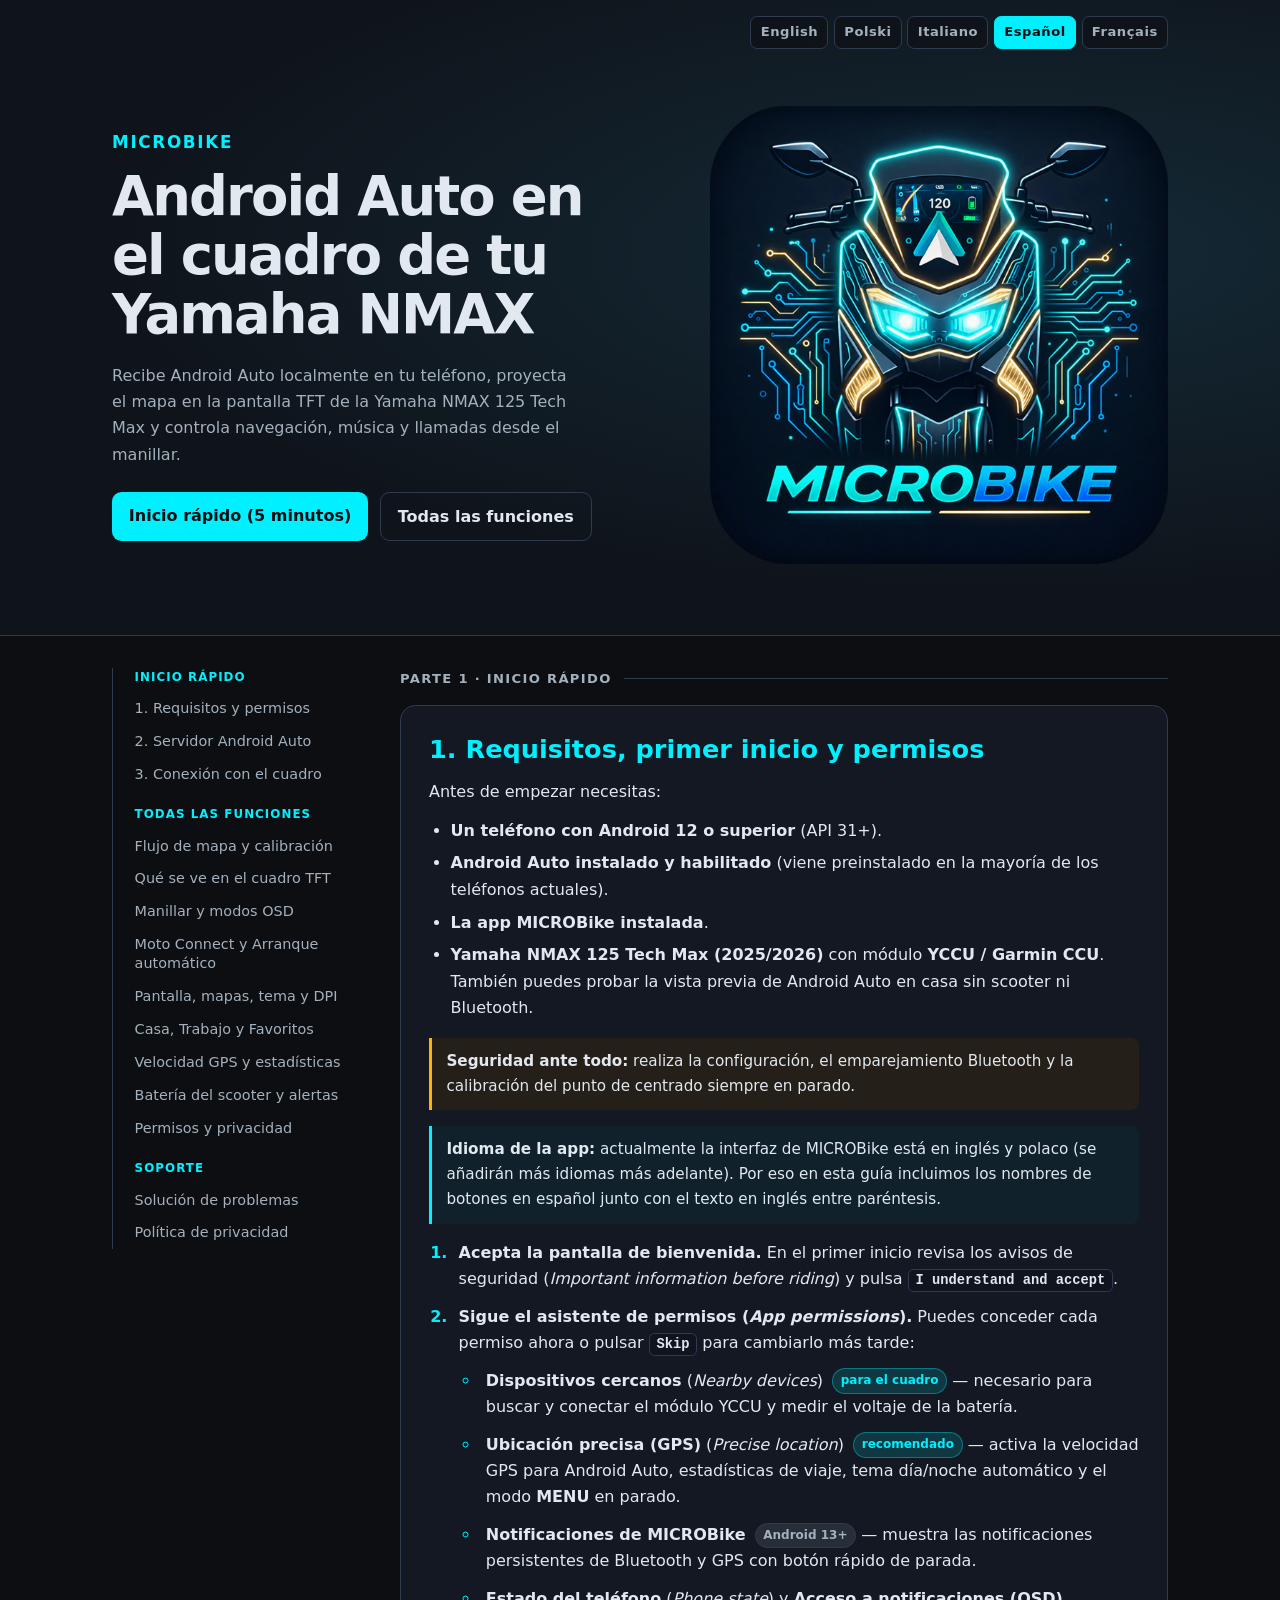
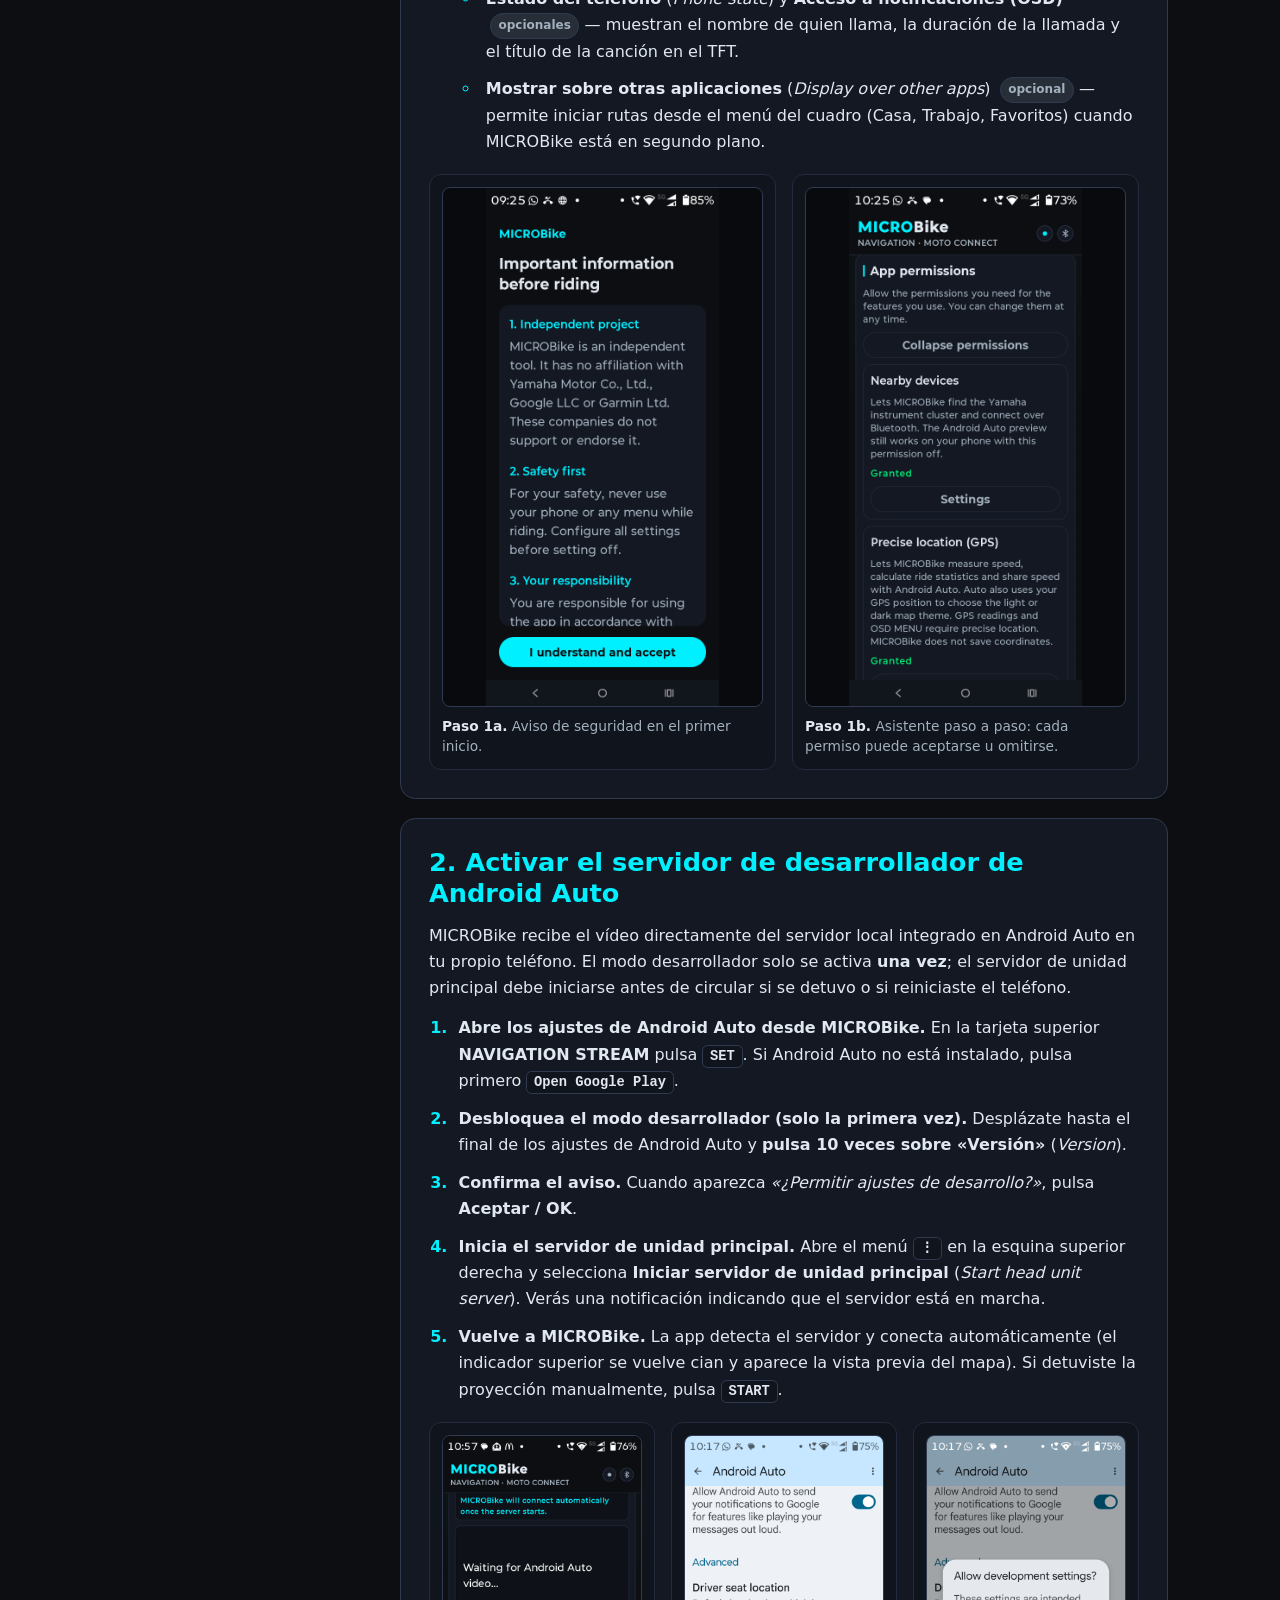
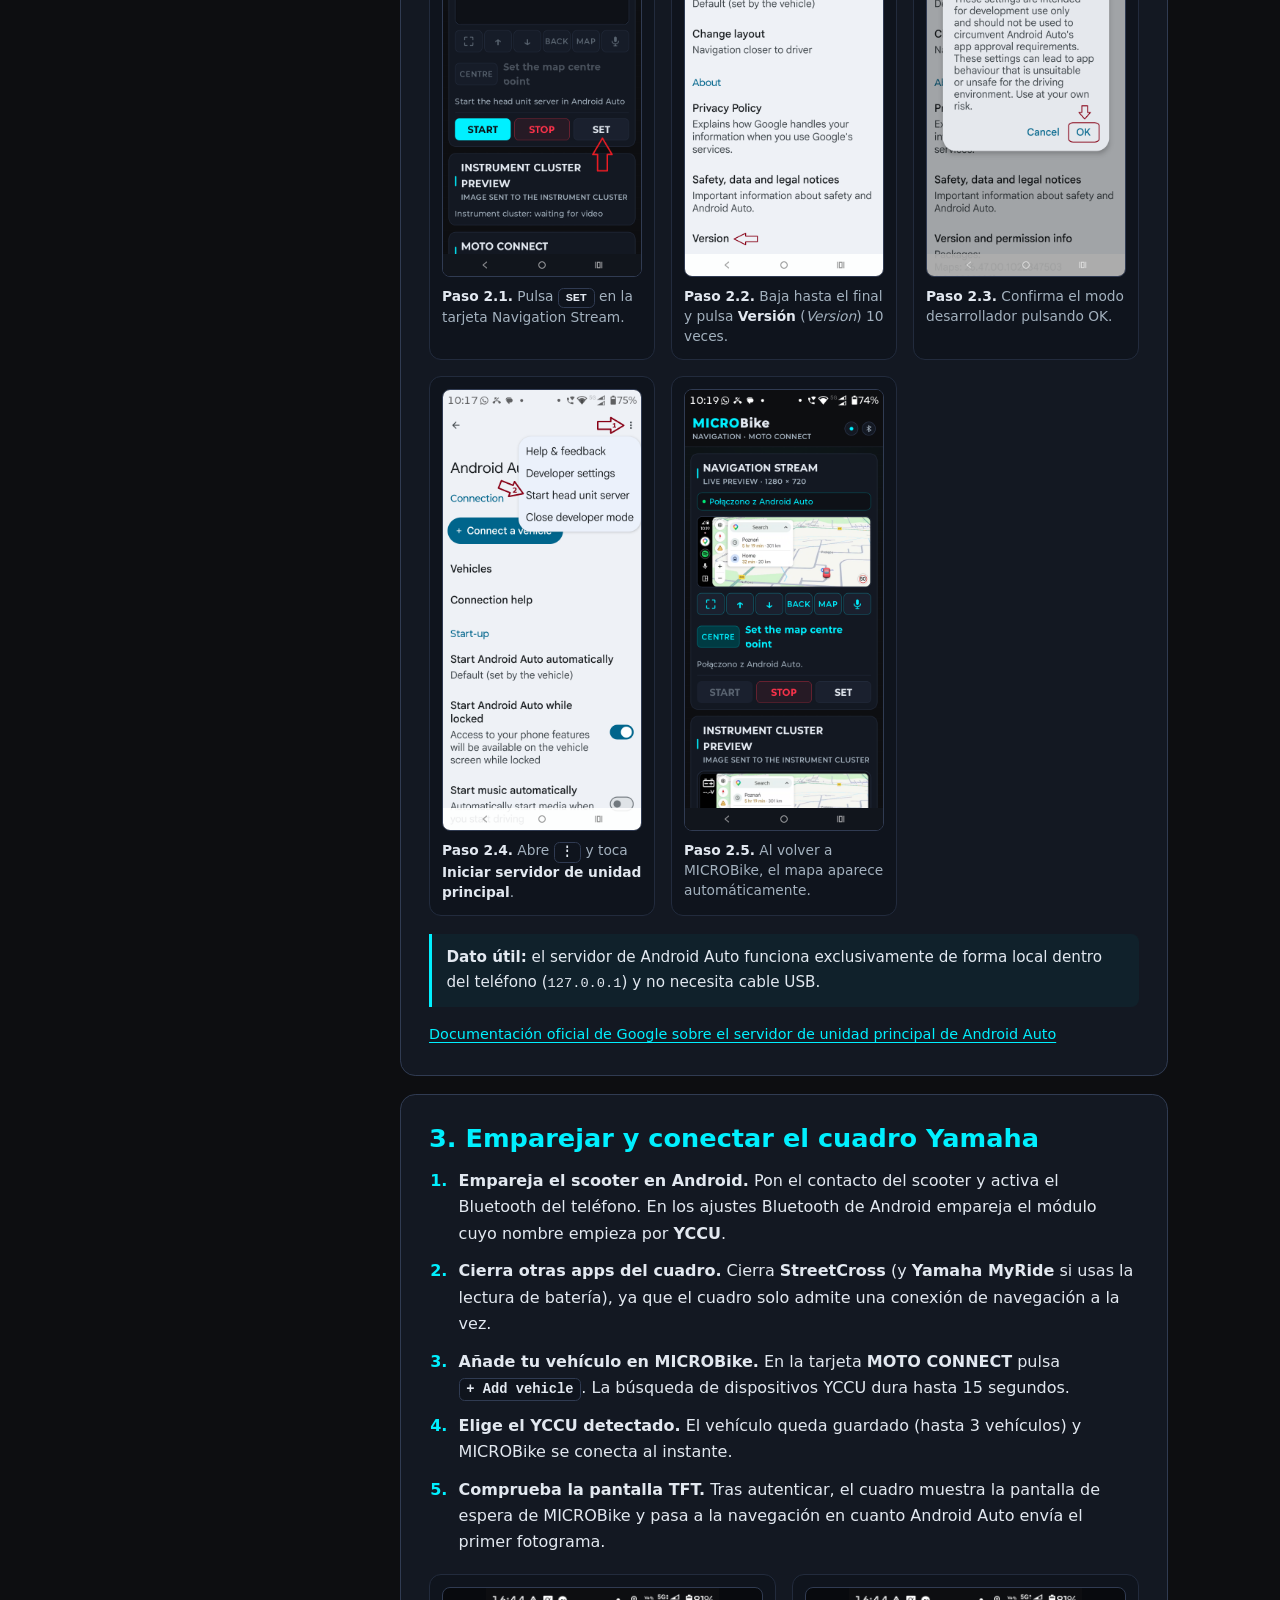
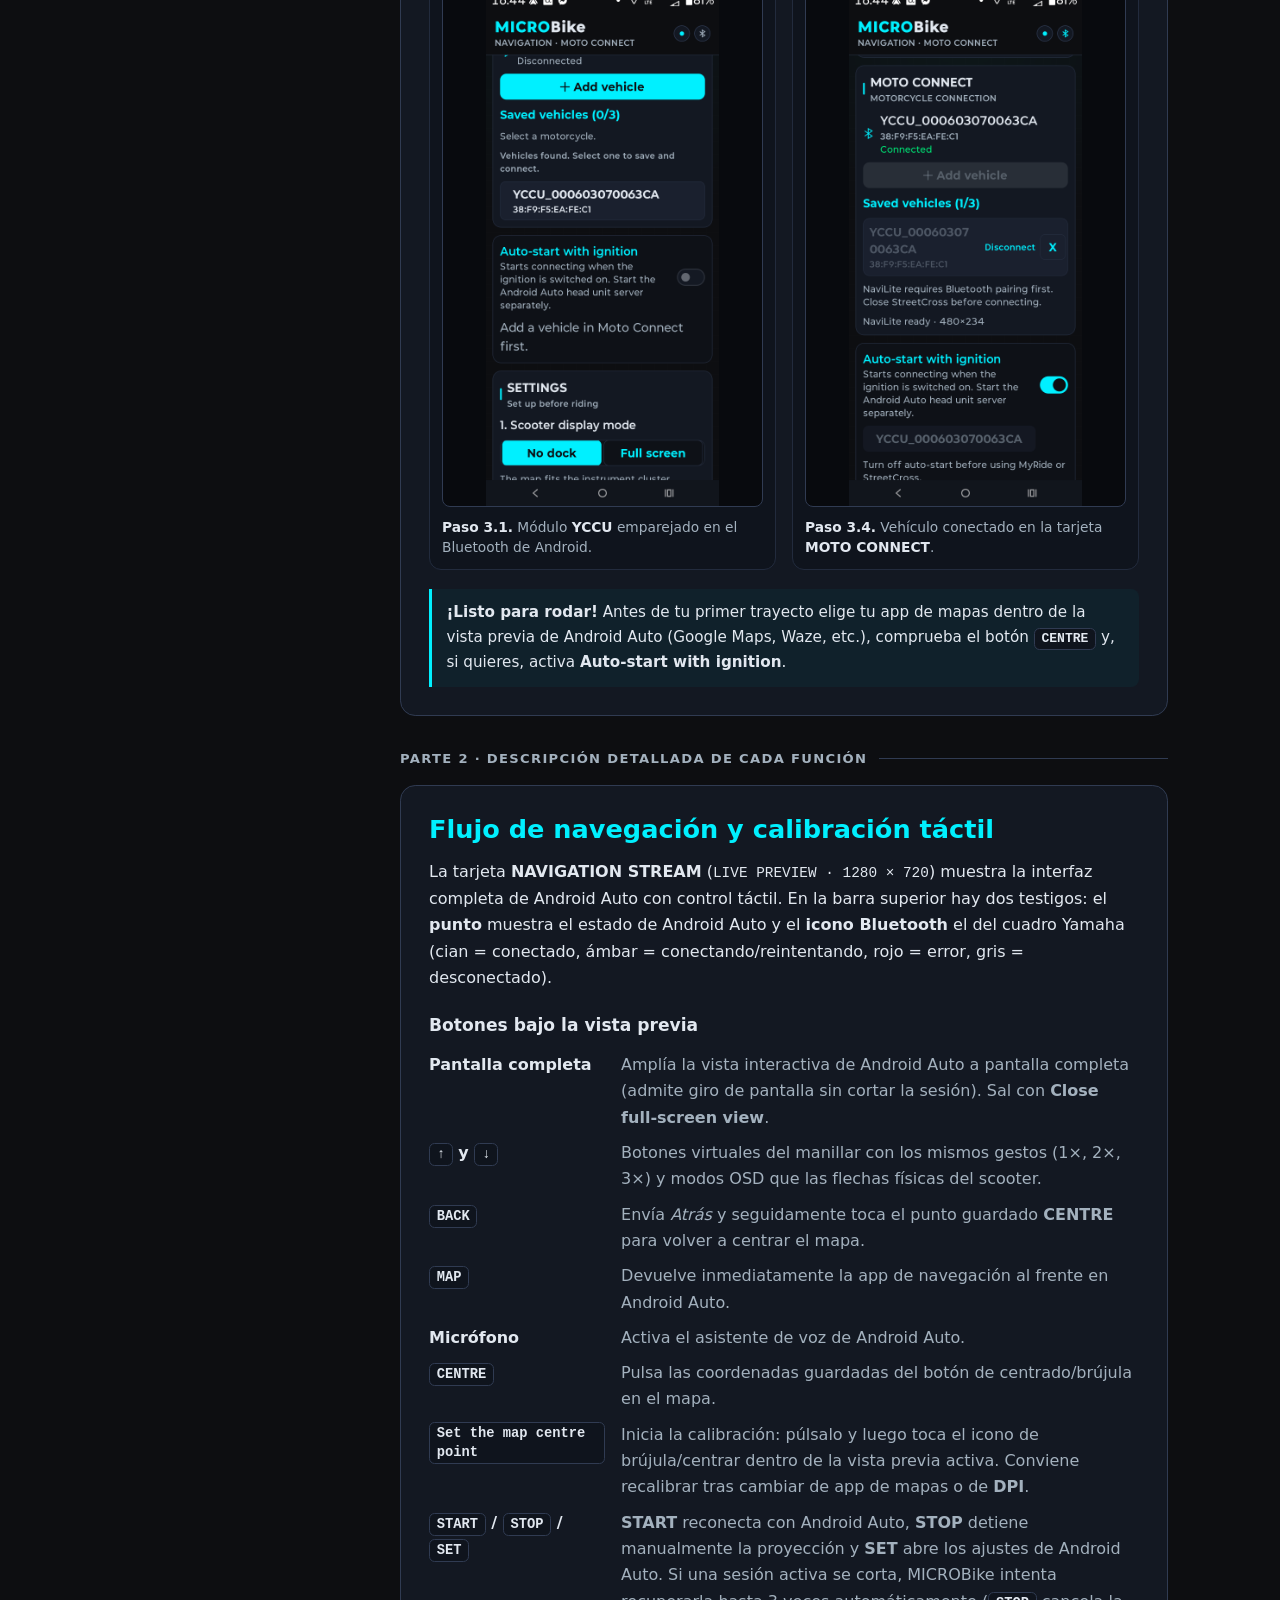
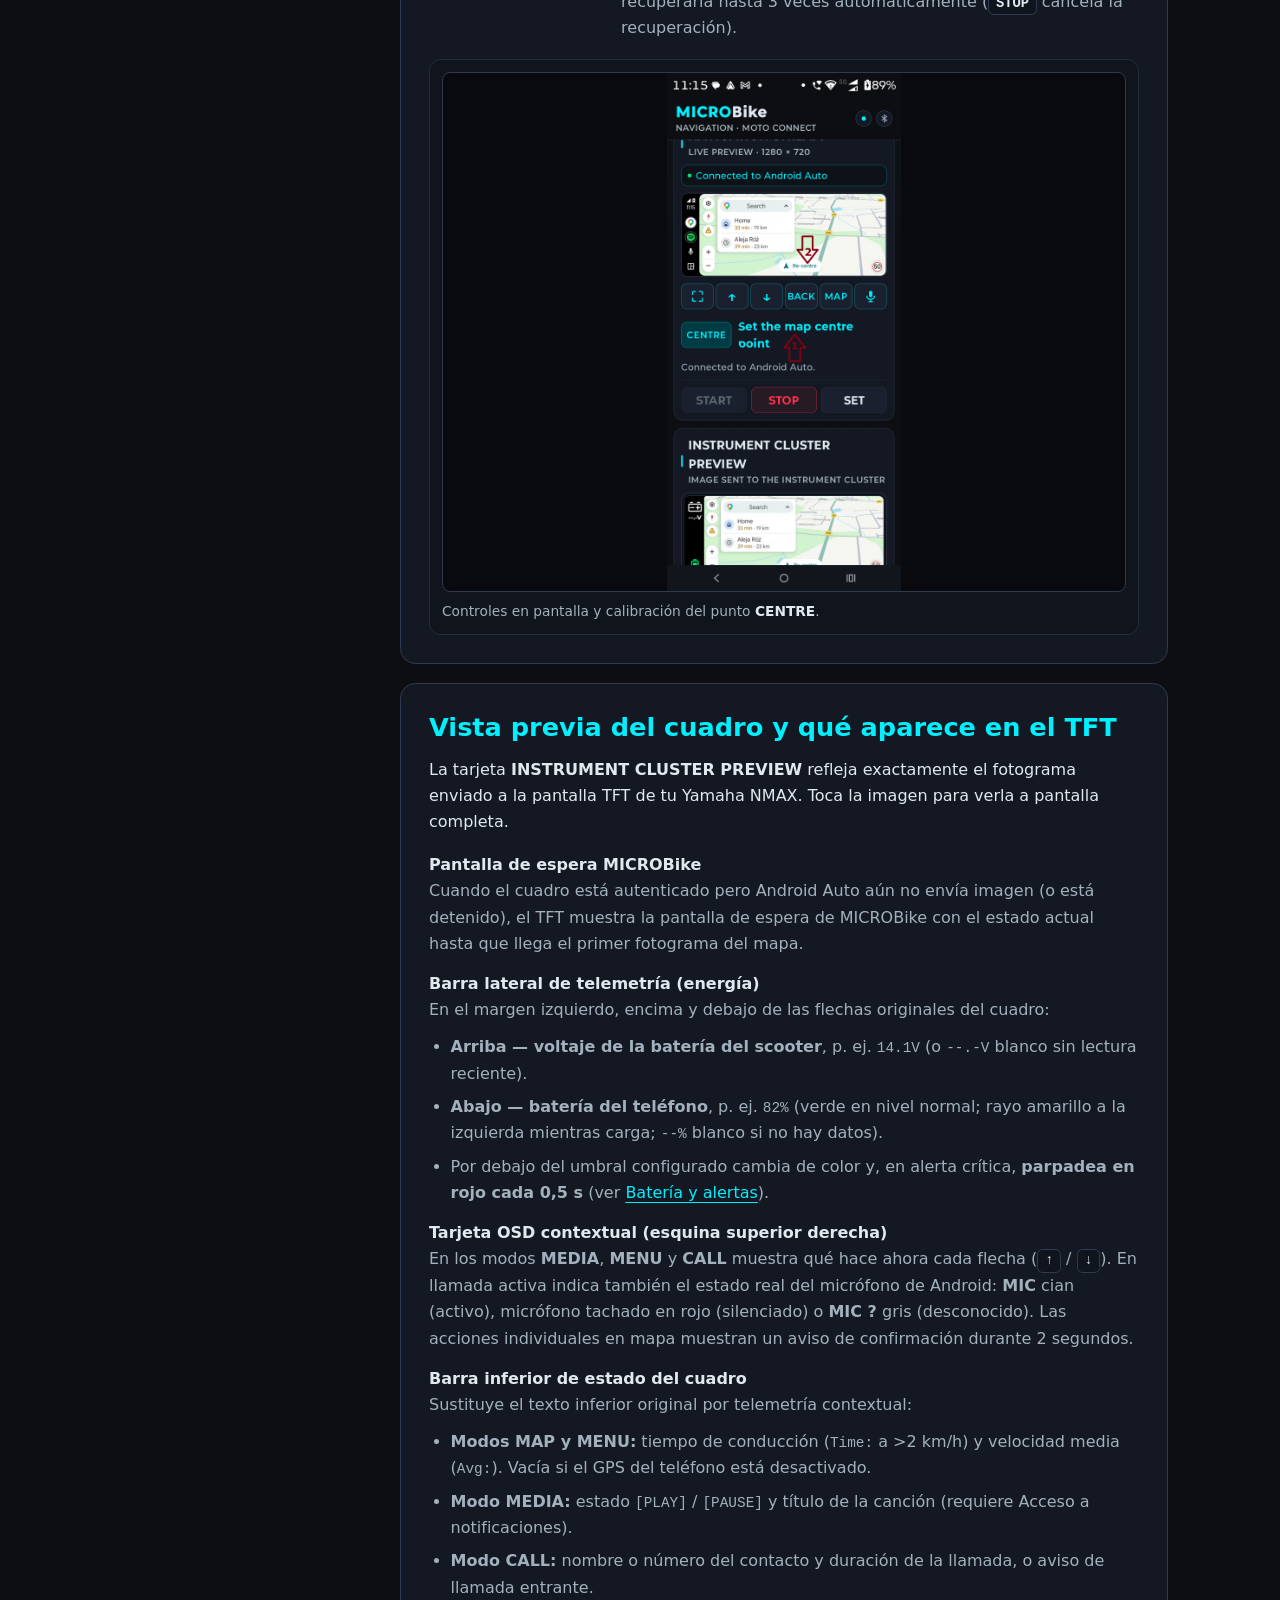
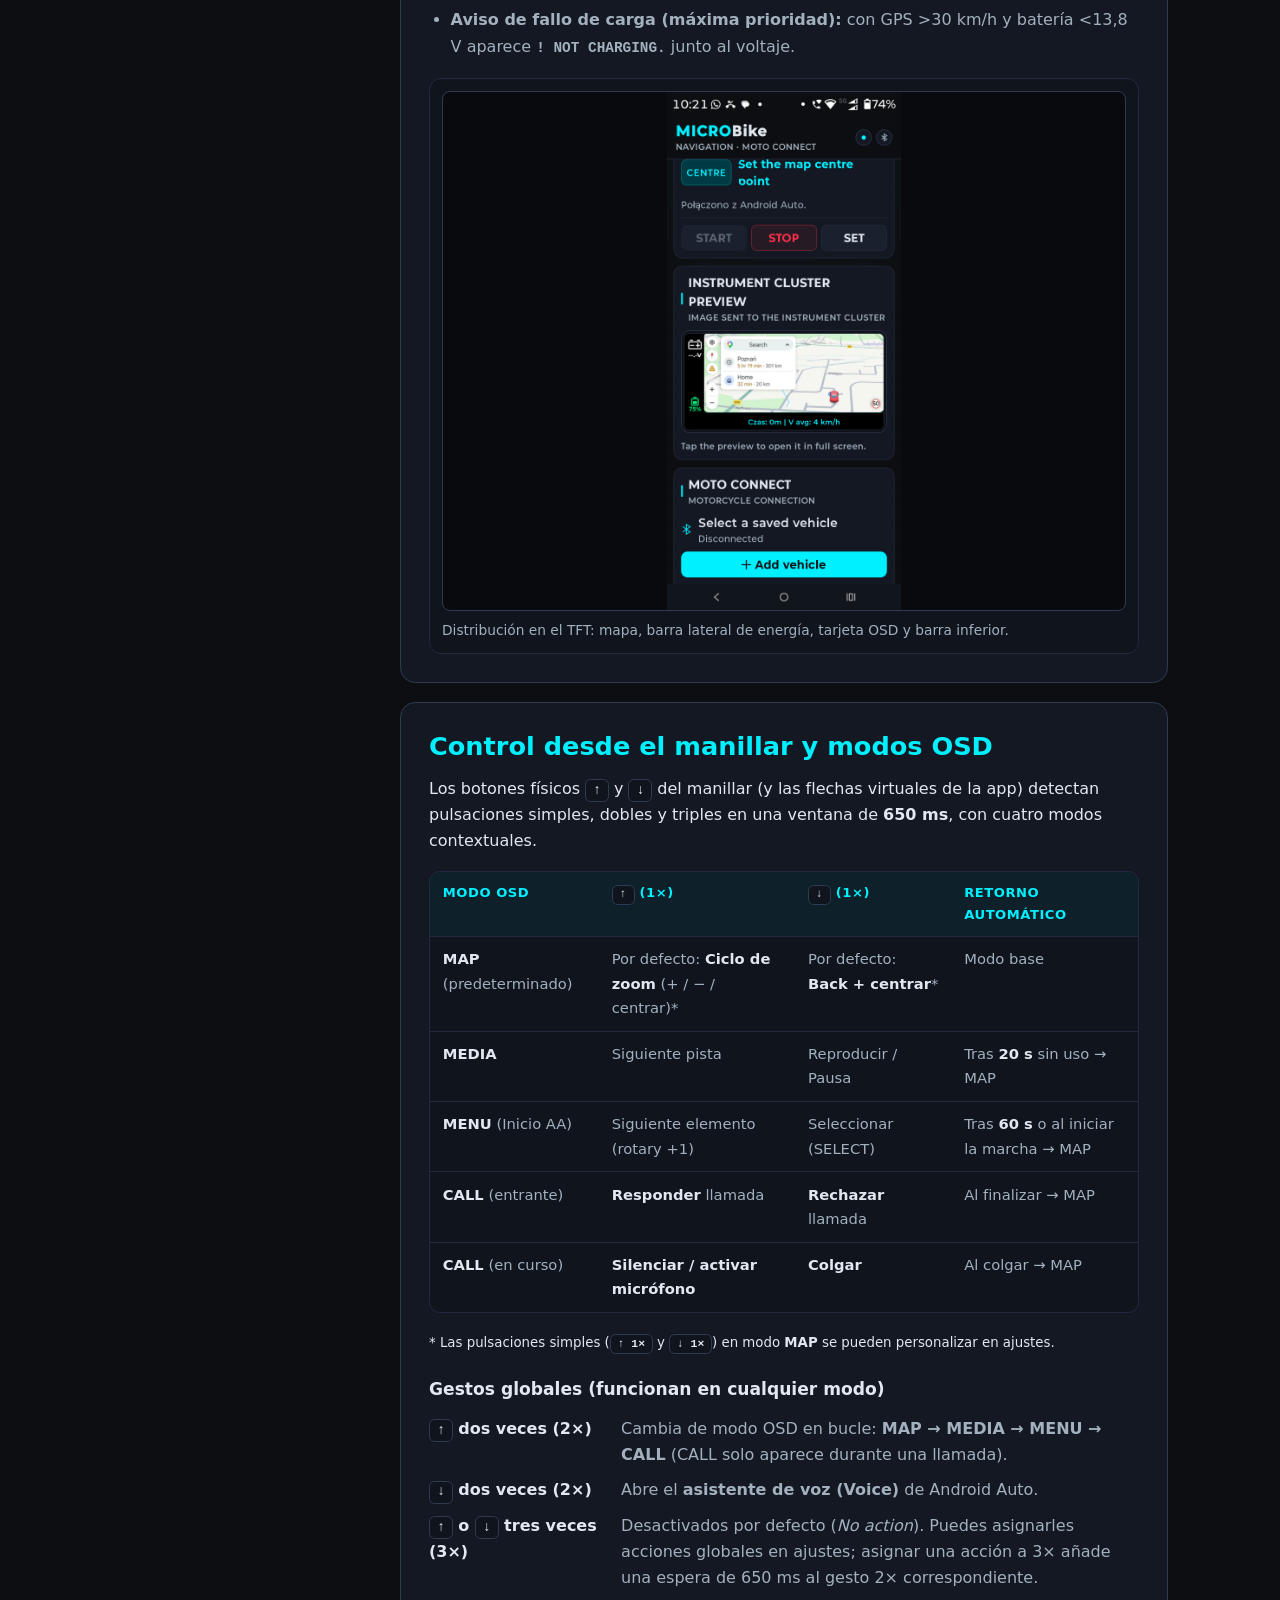
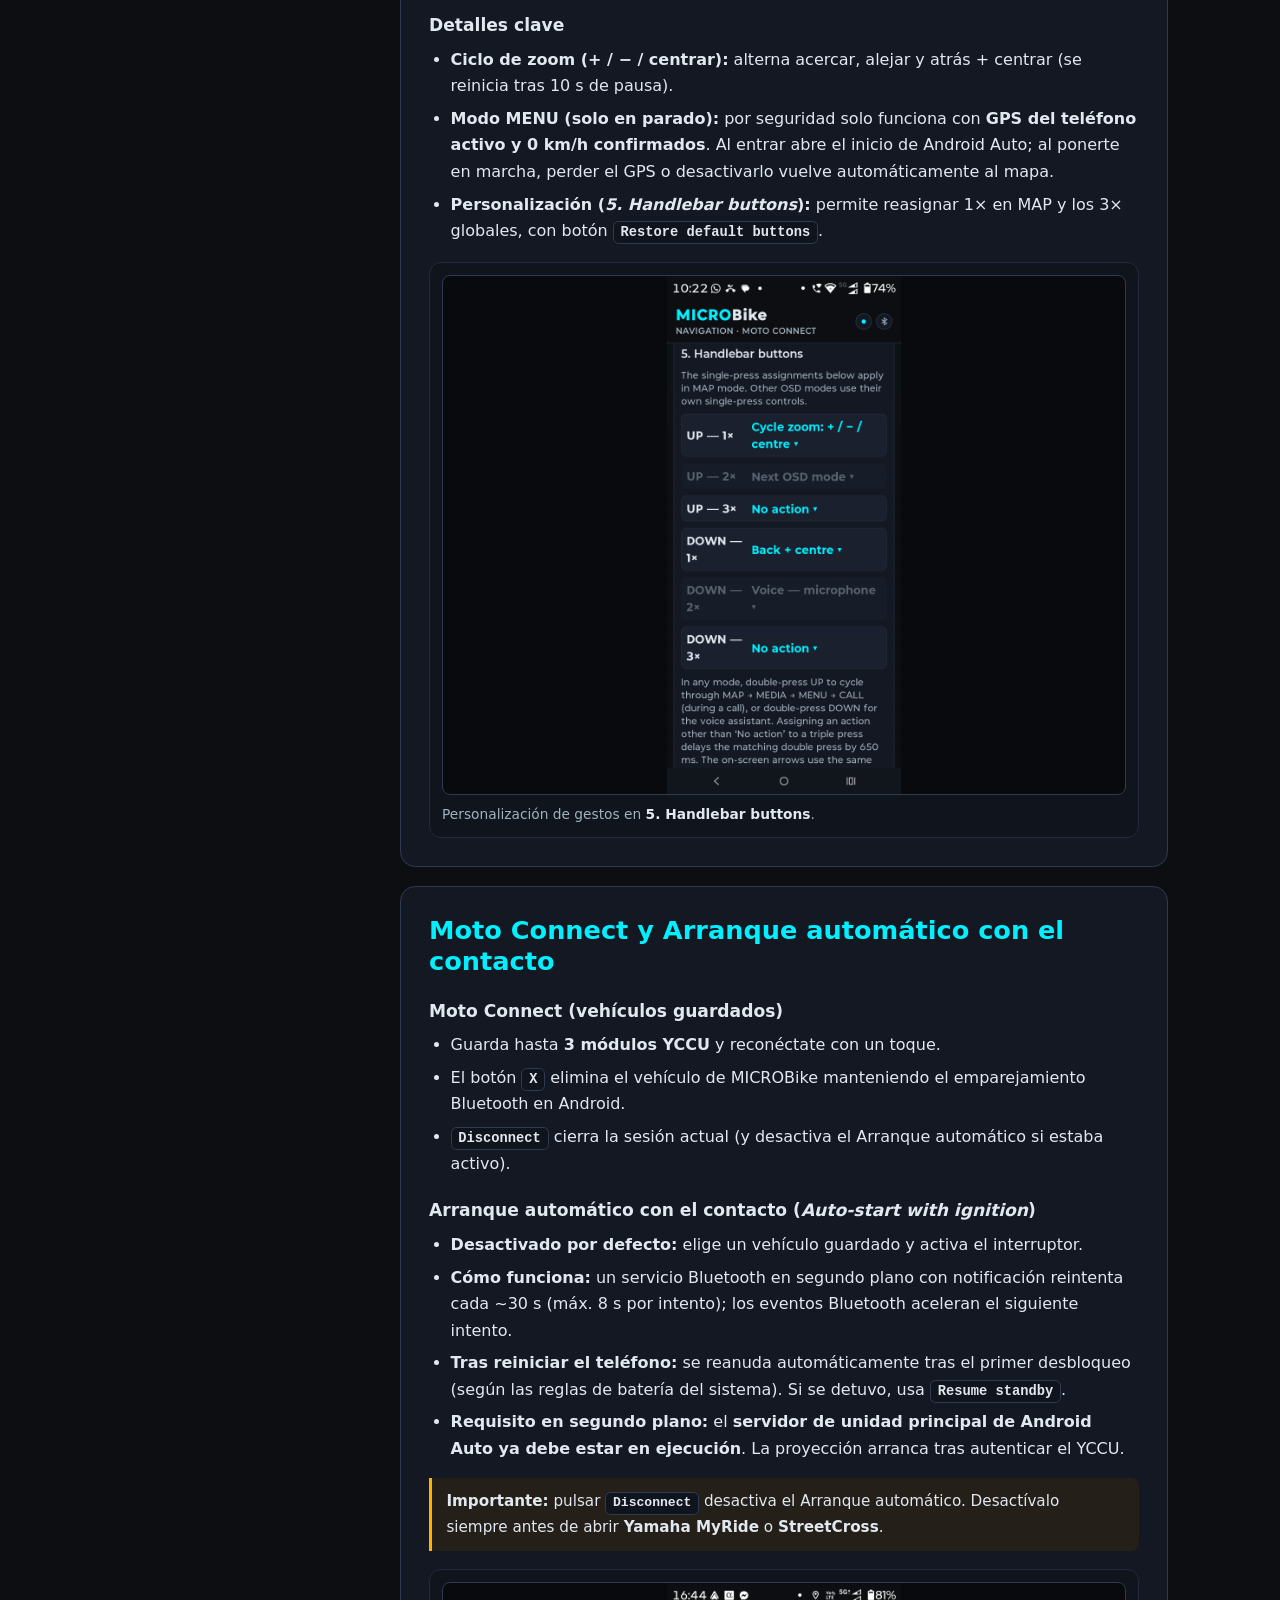
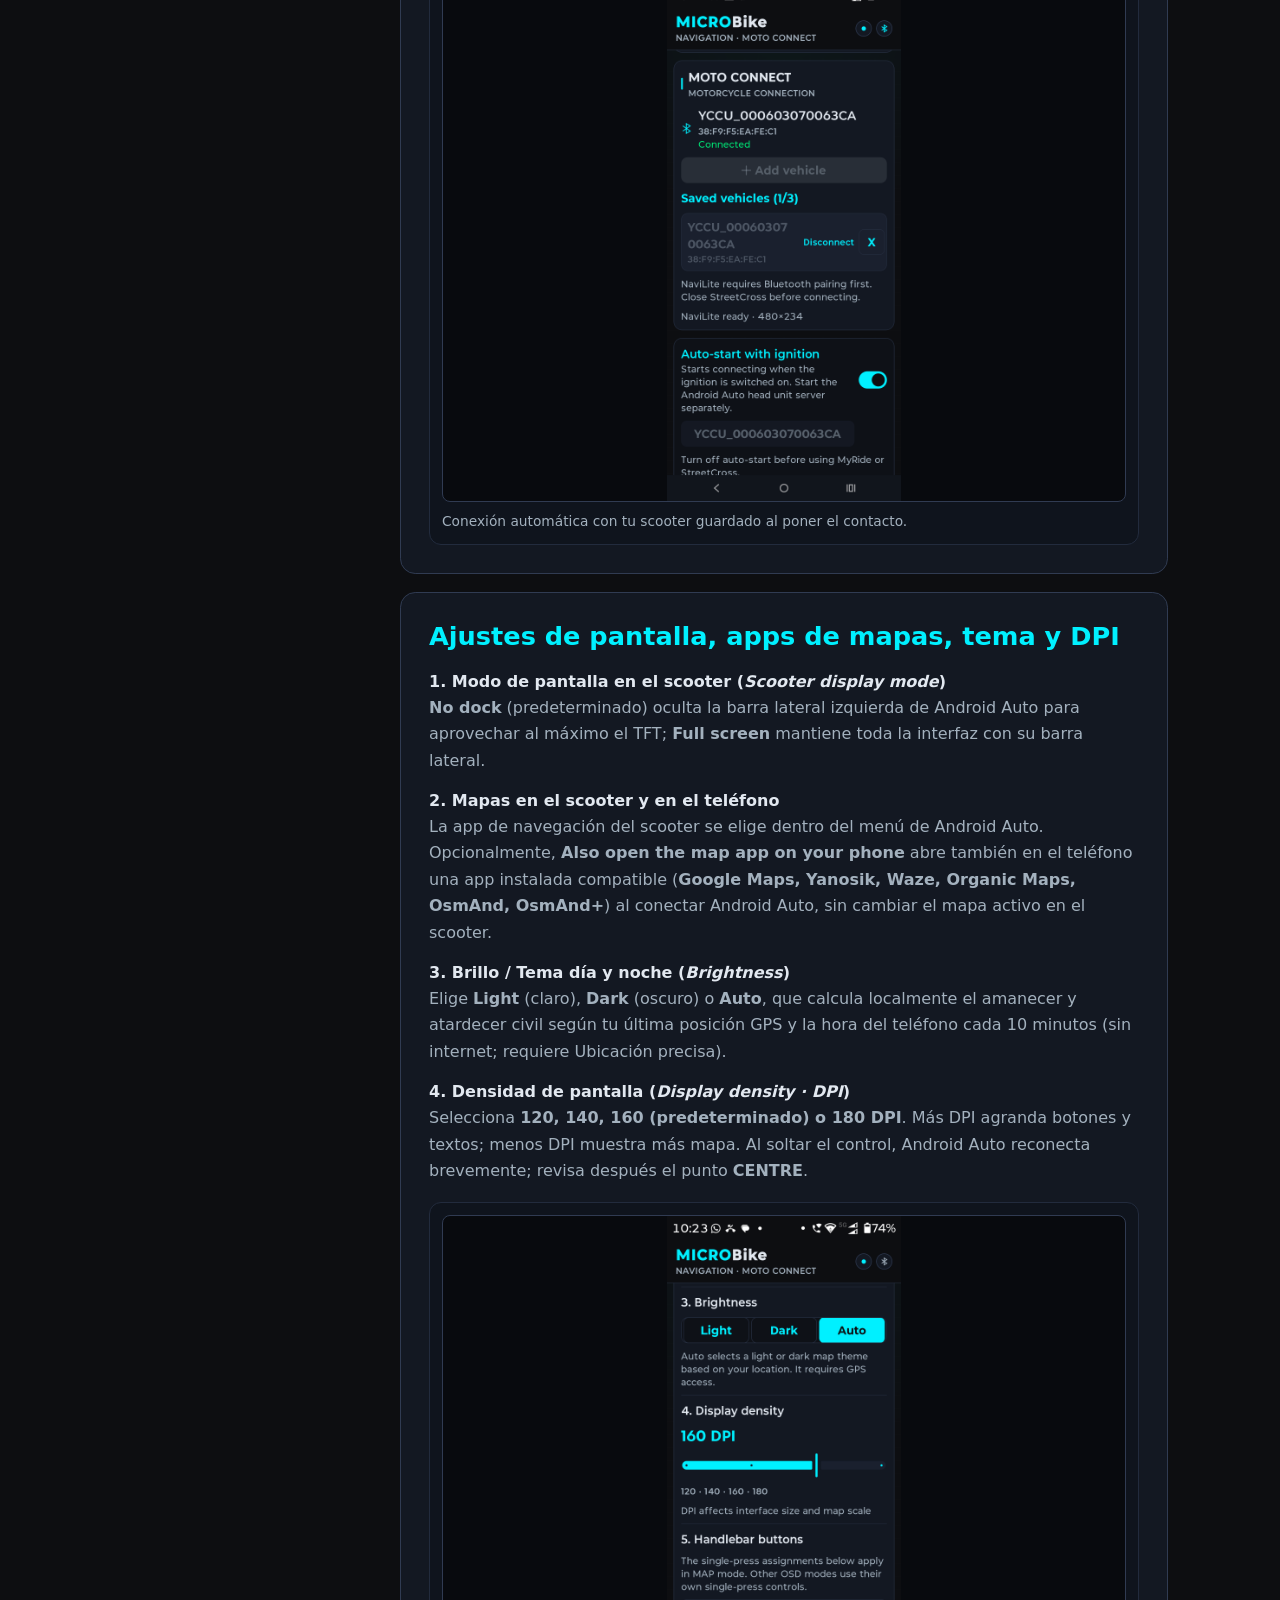
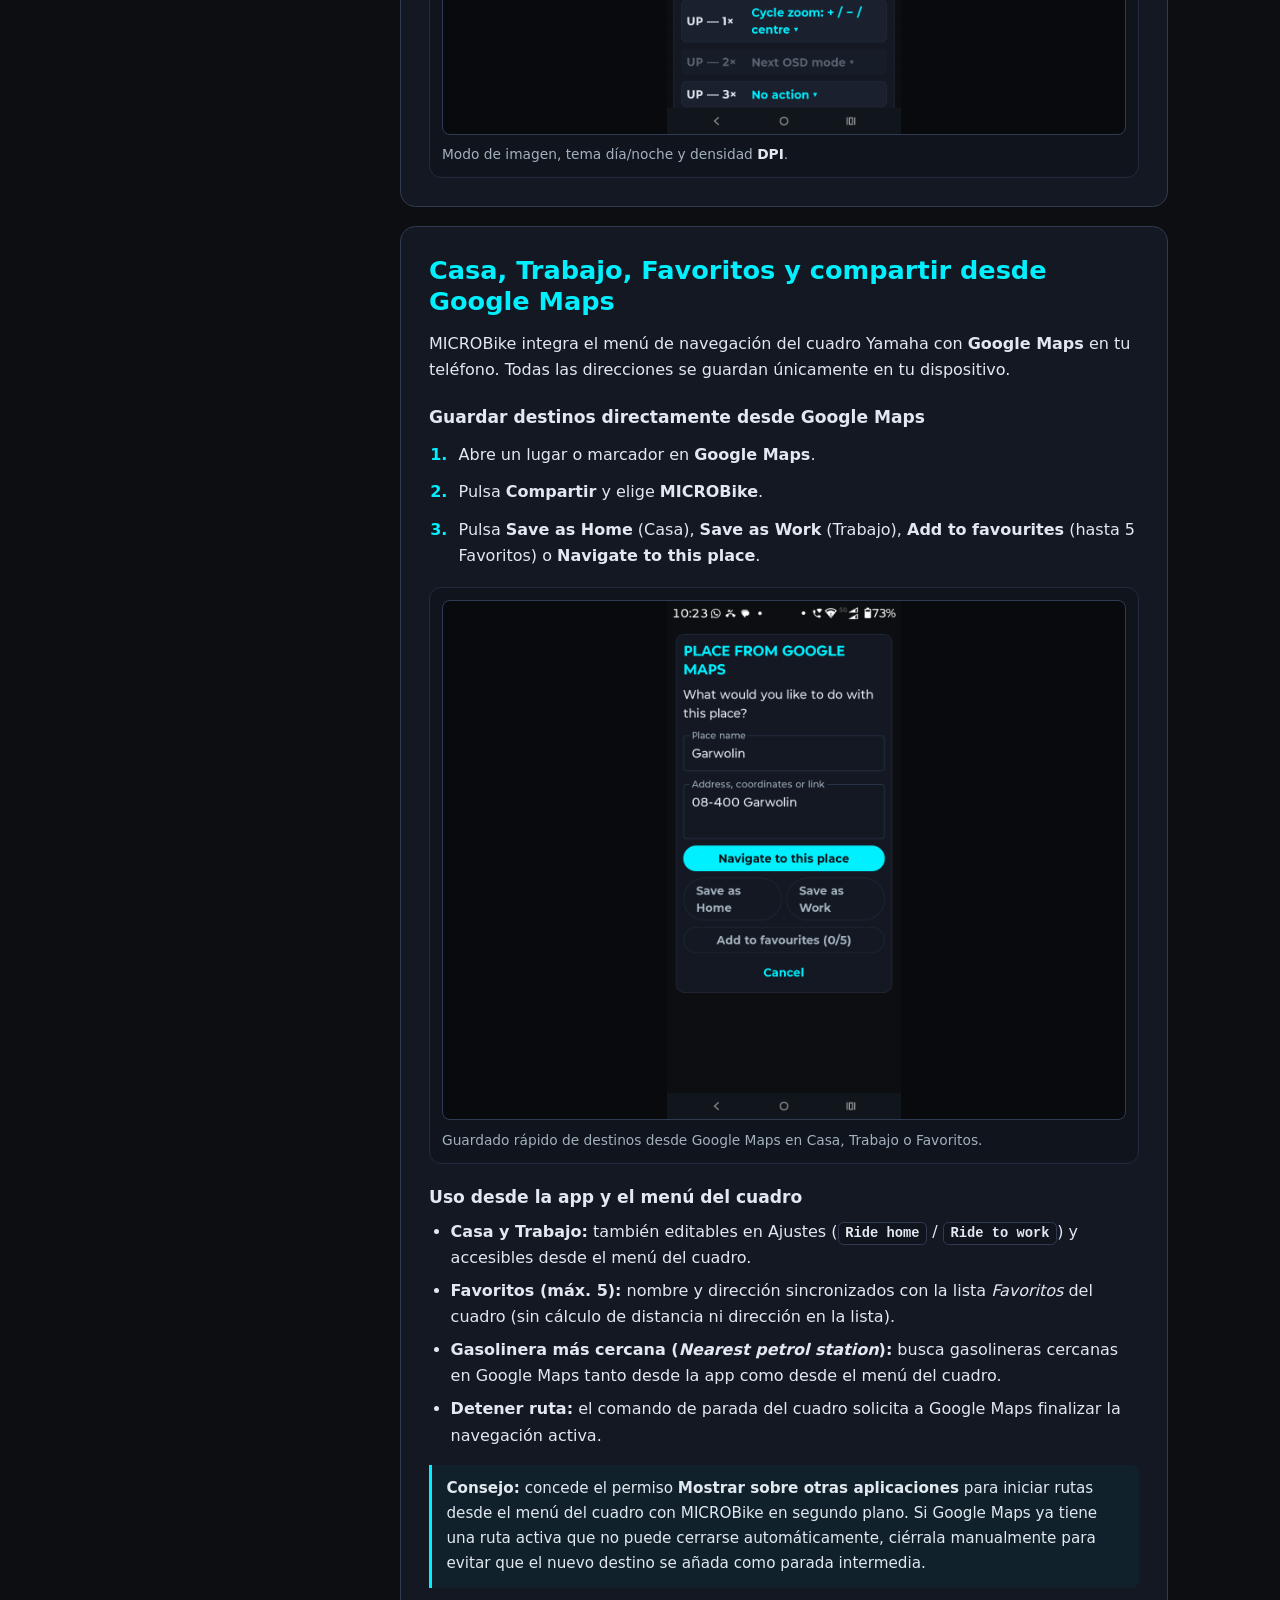
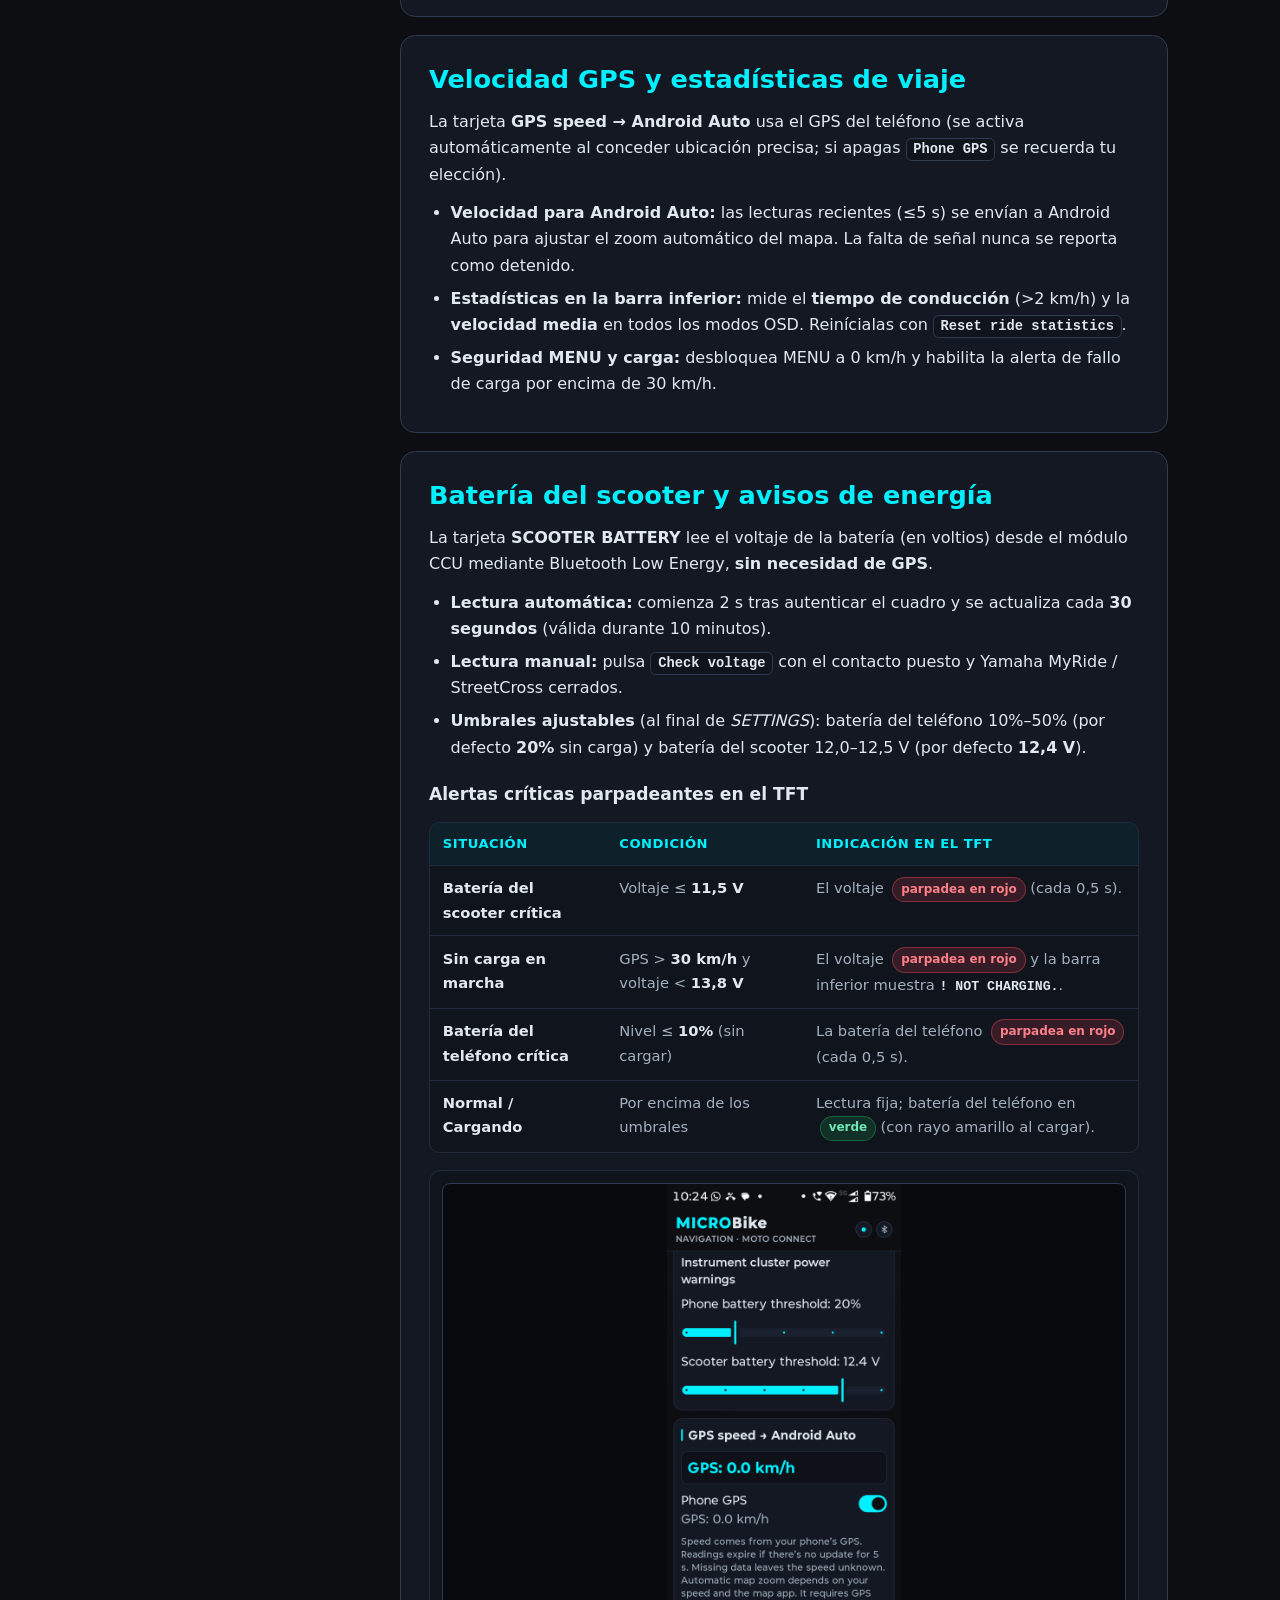
==== commit 6aac1fef: "Add files via upload" ====
--- a/es.html
+++ b/es.html
@@ -61,6 +61,7 @@
 
       <p class="nav-group">Soporte</p>
       <a href="#troubleshooting">Solución de problemas</a>
+      <a href="#privacy-policy">Política de privacidad</a>
     </nav>
 
     <main id="content" tabindex="-1">
@@ -698,6 +699,41 @@
           <summary>Cómo informar de un error al desarrollador</summary>
           <p>Al final de la pantalla principal de MICROBike toca <strong>Report a bug to the developer</strong> y describe el problema (hasta 1500 caracteres), incluyendo modelo de teléfono y versión de Android. Solo se envía el texto escrito (sin registros ni datos del vehículo); no incluyas contraseñas ni datos personales.</p>
         </details>
+      </section>
+
+      <section id="privacy-policy">
+        <h2>Política de privacidad — MICROBike</h2>
+        <p class="lead">Fecha de entrada en vigor: 27 de noviembre de 2026</p>
+        <p>MICROBike («la App») es una aplicación independiente creada para motoristas y usuarios de scooter. Respetamos tu privacidad: la App no requiere cuentas de usuario, no contiene anuncios, no utiliza SDK de analítica ni seguimiento y no recopila perfiles personales ni historiales de conducción.</p>
+
+        <h3>1. Procesamiento exclusivamente local en tu dispositivo</h3>
+        <p>Todas las funciones principales de MICROBike operan localmente en tu smartphone Android. Tus coordenadas GPS, estadísticas de viaje, lugares guardados (Casa, Trabajo, Favoritos) e identificadores Bluetooth del scooter permanecen estrictamente en tu dispositivo.</p>
+
+        <h3>2. Permisos de Android y finalidad</h3>
+        <ul>
+          <li><strong>Dispositivos cercanos (Bluetooth):</strong> se utiliza únicamente para conectar con el cuadro de instrumentos compatible de tu scooter (YCCU) y mostrar los fotogramas de navegación, la telemetría de marcha y el voltaje de la batería.</li>
+          <li><strong>Ubicación precisa (GPS — opcional):</strong> se procesa estrictamente en tiempo real en memoria volátil para enviar la velocidad actual a Android Auto, calcular la duración del trayecto y la velocidad media, comprobar el estado detenido (0 km/h) para el bloqueo de seguridad del menú y calcular el amanecer y atardecer locales para los temas automáticos día/noche del mapa. Las coordenadas nunca se guardan en disco ni se transmiten.</li>
+          <li><strong>Notificaciones (Android 13+ — opcional):</strong> se utiliza únicamente para mostrar notificaciones locales de estado de los servicios en primer plano mientras Bluetooth o GPS están activos.</li>
+          <li><strong>Acceso a notificaciones y Estado del teléfono (opcional):</strong> se utiliza localmente en memoria para mostrar los datos de las llamadas entrantes y el título de la pista multimedia en reproducción en el OSD del cuadro de instrumentos. La App nunca lee tus contactos ni tu registro de llamadas, y nunca almacena el contenido de las notificaciones.</li>
+          <li><strong>Mostrar sobre otras aplicaciones (opcional):</strong> se utiliza únicamente para lanzar intents de navegación hacia tu aplicación de mapas elegida cuando se activan desde el menú del manillar del scooter mientras MICROBike funciona en segundo plano.</li>
+        </ul>
+
+        <h3>3. Informes voluntarios de errores</h3>
+        <p>Si decides utilizar la función opcional «Report a bug to the developer» dentro de la App, solo se transmite el mensaje de texto que escribas explícitamente (hasta 1500 caracteres) para que el desarrollador pueda investigar el problema. No se adjuntan automáticamente registros de diagnóstico, coordenadas GPS ni identificadores del vehículo. Por favor, no incluyas datos personales ni contraseñas en los informes de errores.</p>
+
+        <h3>4. Aplicaciones de terceros</h3>
+        <p>MICROBike interactúa localmente en tu dispositivo con Android Auto y con las aplicaciones de navegación instaladas (como Google Maps, Waze o Yanosik). El uso de dichas aplicaciones de terceros se rige por sus respectivas políticas de privacidad.</p>
+
+        <h3>5. Conservación y eliminación de datos</h3>
+        <p>Todos los ajustes de la App y los destinos guardados se almacenan localmente en el almacenamiento de la aplicación en Android. Puedes eliminar todos los datos locales en cualquier momento borrando los datos de la App en los ajustes del sistema Android o desinstalándola. Si enviaste un informe voluntario de errores y deseas que ese mensaje sea eliminado, contáctanos a través del correo electrónico indicado abajo.</p>
+
+        <h3>6. Privacidad de menores</h3>
+        <p>MICROBike está destinada a conductores adultos (18+) y no está dirigida a menores.</p>
+
+        <h3>7. Contacto</h3>
+        <p>Desarrollador: Robert Ambroziewicz<br>Correo electrónico de contacto: <a href="mailto:rambro@o2.pl">rambro@o2.pl</a></p>
+
+        <p><strong>Aviso legal:</strong> MICROBike es un proyecto comunitario independiente y no está afiliada, respaldada ni patrocinada por Yamaha Motor Co., Ltd., Google LLC ni Garmin Ltd.</p>
       </section>
     </main>
   </div>
